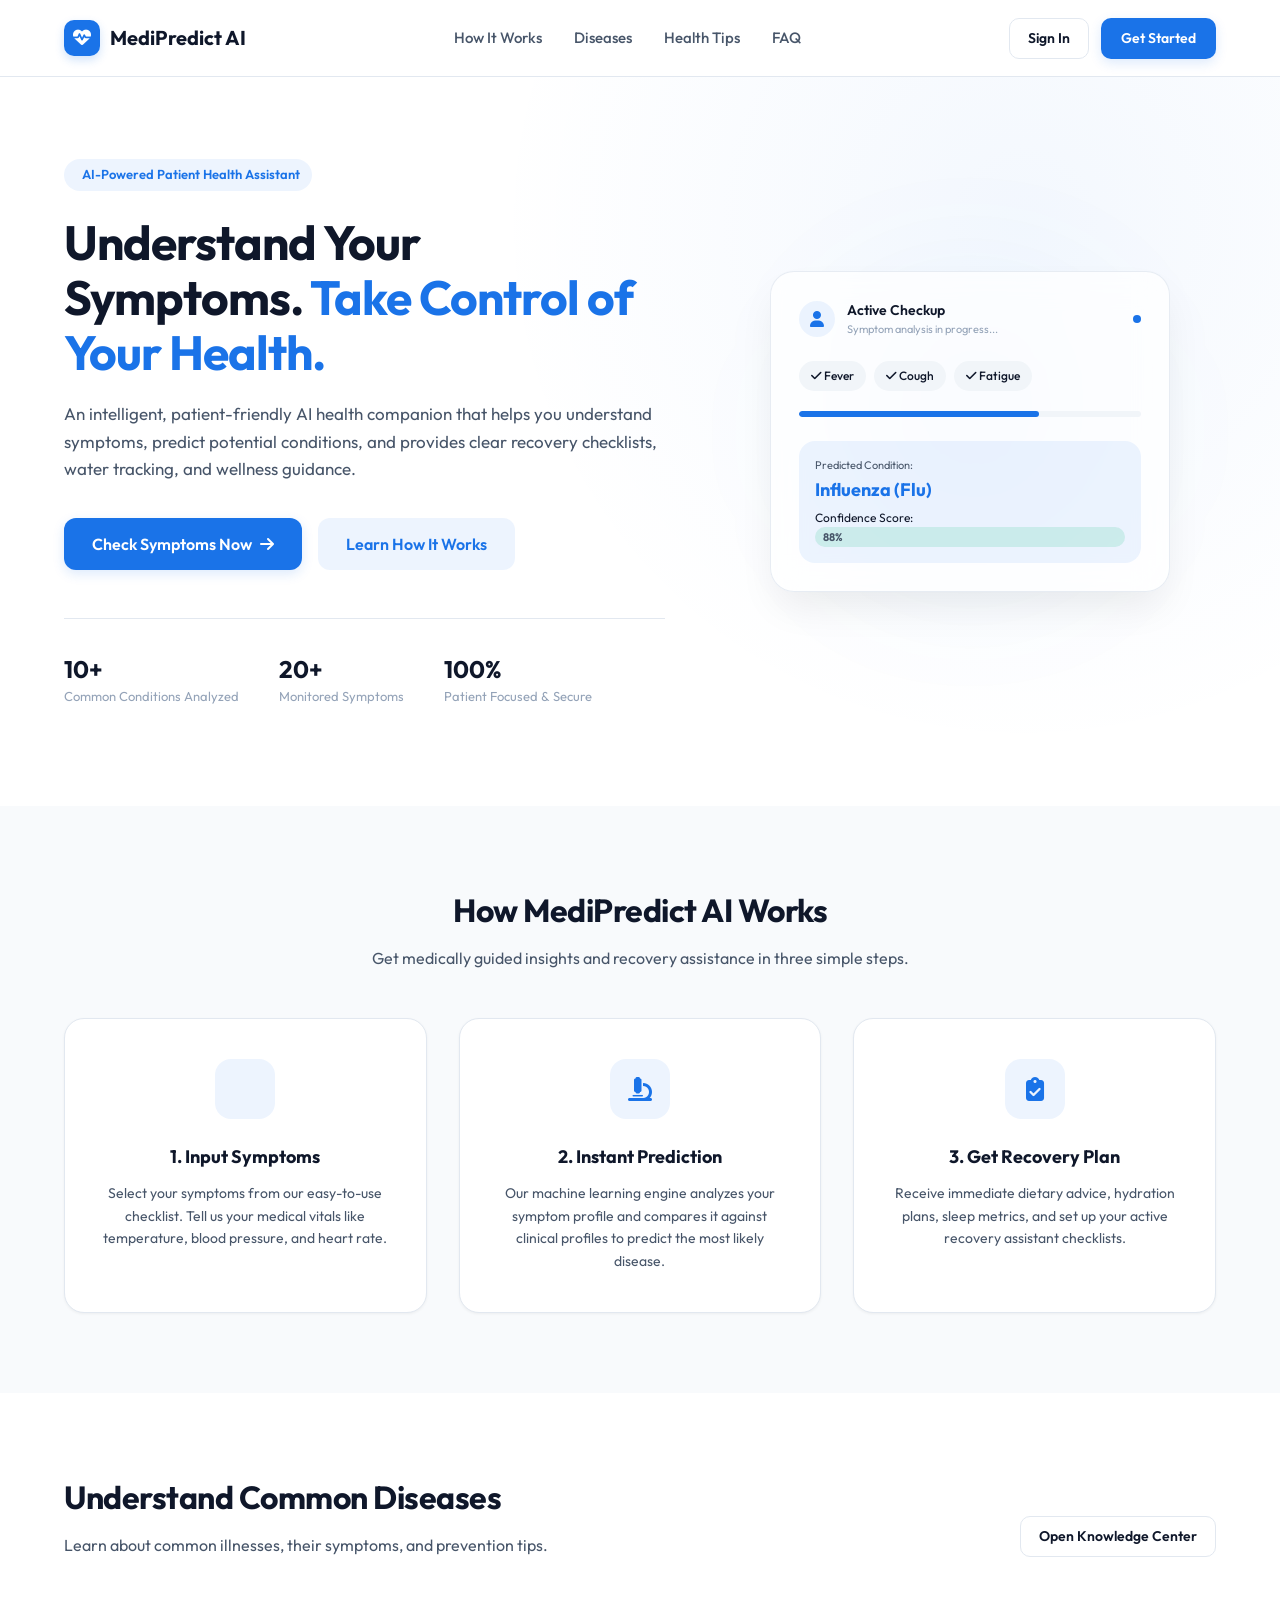
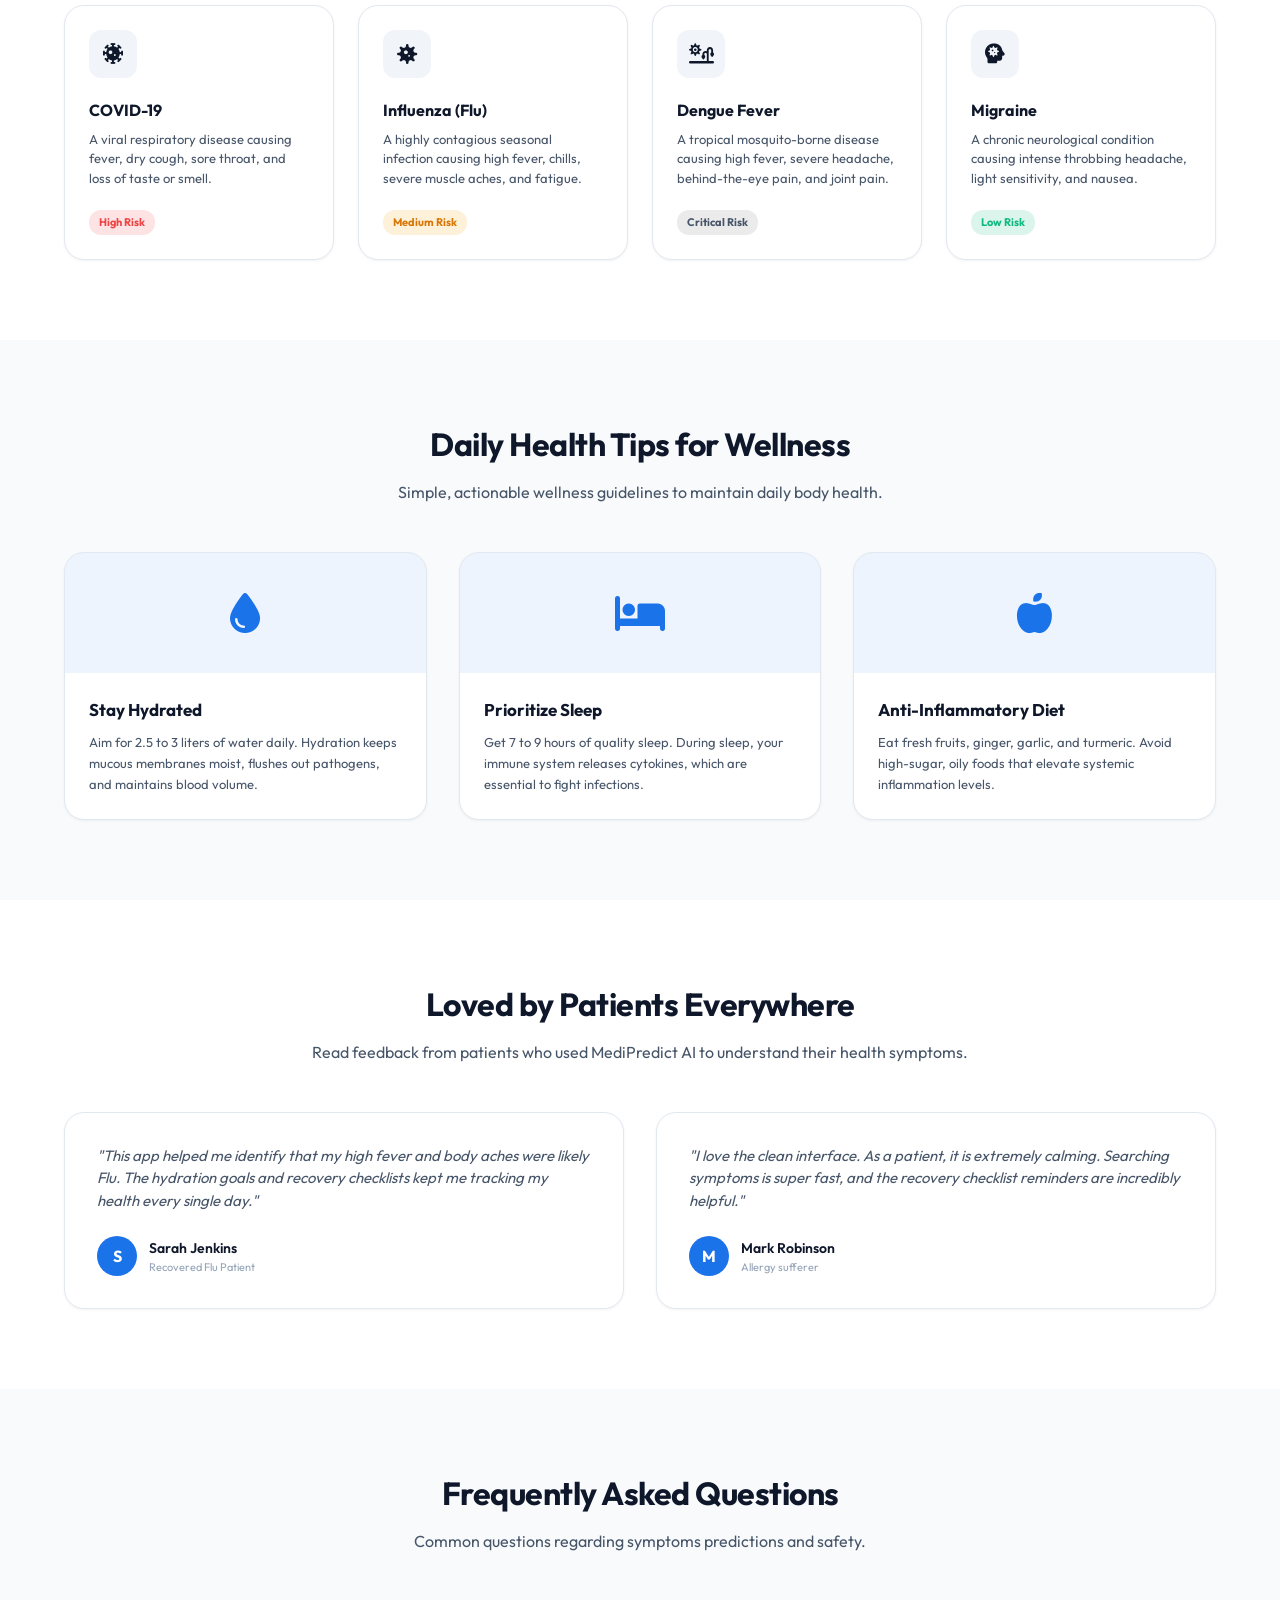
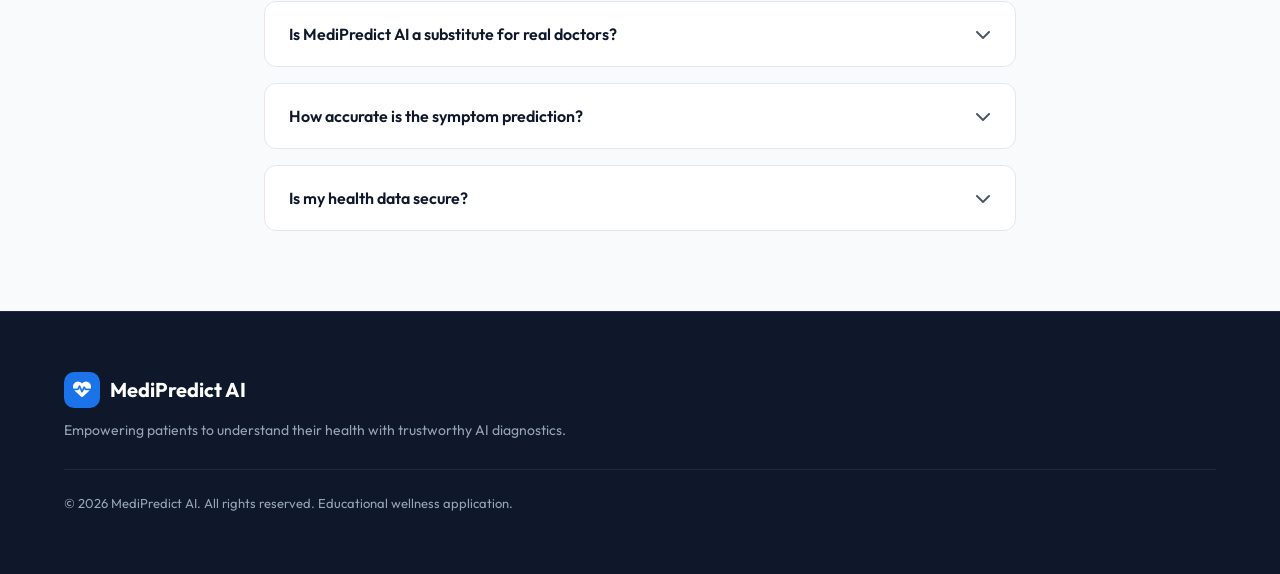
==== frontend/index.html @ b2c64367 "Initial commit" ====
<!DOCTYPE html>
<html lang="en">
<head>
    <meta charset="UTF-8">
    <meta name="viewport" content="width=device-width, initial-scale=1.0">
    <title>MediPredict AI - Your Personal Health Companion</title>
    <link rel="stylesheet" href="css/landing.css">
    <link rel="stylesheet" href="https://cdnjs.cloudflare.com/ajax/libs/font-awesome/6.5.1/css/all.min.css">
    <link rel="preconnect" href="https://fonts.googleapis.com">
    <link rel="preconnect" href="https://fonts.gstatic.com" crossorigin>
    <link href="https://fonts.googleapis.com/css2?family=Outfit:wght@300;400;500;600;700&display=swap" rel="stylesheet">
    <script>
        // Set Theme instantly to light mode for the main page
        document.documentElement.setAttribute("data-theme", "light");
    </script>
</head>
<body>

    <!-- Header Navigation -->
    <header class="navbar">
        <div class="nav-container">
            <div class="logo">
                <div class="logo-icon"><i class="fa-solid fa-heart-pulse"></i></div>
                <span>MediPredict AI</span>
            </div>
            <nav class="nav-menu">
                <a href="#how-it-works">How It Works</a>
                <a href="#disease-awareness">Diseases</a>
                <a href="#health-tips">Health Tips</a>
                <a href="#faq">FAQ</a>
            </nav>
            <div class="nav-cta">
                <a href="login.html" class="btn-outline">Sign In</a>
                <a href="login.html?mode=register" class="btn-primary">Get Started</a>
            </div>
        </div>
    </header>

    <!-- Hero Section -->
    <section class="hero">
        <div class="hero-container">
            <div class="hero-content">
                <span class="hero-badge"><i class="fa-solid fa-sparkles"></i> AI-Powered Patient Health Assistant</span>
                <h1>Understand Your Symptoms. <span class="text-highlight">Take Control of Your Health.</span></h1>
                <p>An intelligent, patient-friendly AI health companion that helps you understand symptoms, predict potential conditions, and provides clear recovery checklists, water tracking, and wellness guidance.</p>
                <div class="hero-actions">
                    <a href="dashboard.html" class="btn-primary btn-lg">Check Symptoms Now <i class="fa-solid fa-arrow-right"></i></a>
                    <a href="#how-it-works" class="btn-secondary btn-lg">Learn How It Works</a>
                </div>
                <div class="hero-stats">
                    <div class="stat-item">
                        <strong>10+</strong>
                        <span>Common Conditions Analyzed</span>
                    </div>
                    <div class="stat-item">
                        <strong>20+</strong>
                        <span>Monitored Symptoms</span>
                    </div>
                    <div class="stat-item">
                        <strong>100%</strong>
                        <span>Patient Focused & Secure</span>
                    </div>
                </div>
            </div>
            <div class="hero-visual">
                <!-- Glowing blob visual representational card -->
                <div class="hero-glass-card">
                    <div class="card-header">
                        <div class="user-info">
                            <div class="avatar"><i class="fa-solid fa-user"></i></div>
                            <div>
                                <h4>Active Checkup</h4>
                                <p>Symptom analysis in progress...</p>
                            </div>
                        </div>
                        <span class="pulse-dot"></span>
                    </div>
                    <div class="card-body">
                        <div class="symptom-tag-list">
                            <span class="tag"><i class="fa-solid fa-check text-primary"></i> Fever</span>
                            <span class="tag"><i class="fa-solid fa-check text-primary"></i> Cough</span>
                            <span class="tag"><i class="fa-solid fa-check text-primary"></i> Fatigue</span>
                        </div>
                        <div class="loading-bar">
                            <div class="bar-fill"></div>
                        </div>
                        <div class="prediction-box">
                            <span>Predicted Condition:</span>
                            <strong>Influenza (Flu)</strong>
                            <div class="confidence">Confidence Score: <span class="badge-success">88%</span></div>
                        </div>
                    </div>
                </div>
            </div>
        </div>
    </section>

    <!-- How It Works Section -->
    <section id="how-it-works" class="section bg-light">
        <div class="container text-center">
            <h2 class="section-title">How MediPredict AI Works</h2>
            <p class="section-subtitle">Get medically guided insights and recovery assistance in three simple steps.</p>
            
            <div class="steps-grid">
                <div class="step-card">
                    <div class="step-icon"><i class="fa-solid fa-magnifying-glass-lazy"></i></div>
                    <h3>1. Input Symptoms</h3>
                    <p>Select your symptoms from our easy-to-use checklist. Tell us your medical vitals like temperature, blood pressure, and heart rate.</p>
                </div>
                <div class="step-card">
                    <div class="step-icon"><i class="fa-solid fa-microscope"></i></div>
                    <h3>2. Instant Prediction</h3>
                    <p>Our machine learning engine analyzes your symptom profile and compares it against clinical profiles to predict the most likely disease.</p>
                </div>
                <div class="step-card">
                    <div class="step-icon"><i class="fa-solid fa-clipboard-check"></i></div>
                    <h3>3. Get Recovery Plan</h3>
                    <p>Receive immediate dietary advice, hydration plans, sleep metrics, and set up your active recovery assistant checklists.</p>
                </div>
            </div>
        </div>
    </section>

    <!-- Disease Awareness Cards Section -->
    <section id="disease-awareness" class="section">
        <div class="container">
            <div class="section-header">
                <div>
                    <h2 class="section-title">Understand Common Diseases</h2>
                    <p class="section-subtitle">Learn about common illnesses, their symptoms, and prevention tips.</p>
                </div>
                <a href="dashboard.html" class="btn-outline">Open Knowledge Center</a>
            </div>
            
            <div class="disease-grid">
                <div class="disease-card">
                    <div class="card-icon"><i class="fa-solid fa-virus-covid"></i></div>
                    <h3>COVID-19</h3>
                    <p>A viral respiratory disease causing fever, dry cough, sore throat, and loss of taste or smell.</p>
                    <span class="risk-level risk-high">High Risk</span>
                </div>
                <div class="disease-card">
                    <div class="card-icon"><i class="fa-solid fa-virus"></i></div>
                    <h3>Influenza (Flu)</h3>
                    <p>A highly contagious seasonal infection causing high fever, chills, severe muscle aches, and fatigue.</p>
                    <span class="risk-level risk-medium">Medium Risk</span>
                </div>
                <div class="disease-card">
                    <div class="card-icon"><i class="fa-solid fa-sun-plant-wilt"></i></div>
                    <h3>Dengue Fever</h3>
                    <p>A tropical mosquito-borne disease causing high fever, severe headache, behind-the-eye pain, and joint pain.</p>
                    <span class="risk-level risk-critical">Critical Risk</span>
                </div>
                <div class="disease-card">
                    <div class="card-icon"><i class="fa-solid fa-head-side-virus"></i></div>
                    <h3>Migraine</h3>
                    <p>A chronic neurological condition causing intense throbbing headache, light sensitivity, and nausea.</p>
                    <span class="risk-level risk-low">Low Risk</span>
                </div>
            </div>
        </div>
    </section>

    <!-- Health Tips Section -->
    <section id="health-tips" class="section bg-light">
        <div class="container">
            <h2 class="section-title text-center">Daily Health Tips for Wellness</h2>
            <p class="section-subtitle text-center">Simple, actionable wellness guidelines to maintain daily body health.</p>
            
            <div class="tips-grid">
                <div class="tip-card">
                    <div class="tip-image"><i class="fa-solid fa-droplet"></i></div>
                    <div class="tip-content">
                        <h3>Stay Hydrated</h3>
                        <p>Aim for 2.5 to 3 liters of water daily. Hydration keeps mucous membranes moist, flushes out pathogens, and maintains blood volume.</p>
                    </div>
                </div>
                <div class="tip-card">
                    <div class="tip-image"><i class="fa-solid fa-bed"></i></div>
                    <div class="tip-content">
                        <h3>Prioritize Sleep</h3>
                        <p>Get 7 to 9 hours of quality sleep. During sleep, your immune system releases cytokines, which are essential to fight infections.</p>
                    </div>
                </div>
                <div class="tip-card">
                    <div class="tip-image"><i class="fa-solid fa-apple-whole"></i></div>
                    <div class="tip-content">
                        <h3>Anti-Inflammatory Diet</h3>
                        <p>Eat fresh fruits, ginger, garlic, and turmeric. Avoid high-sugar, oily foods that elevate systemic inflammation levels.</p>
                    </div>
                </div>
            </div>
        </div>
    </section>

    <!-- Testimonials Section -->
    <section class="section">
        <div class="container">
            <h2 class="section-title text-center">Loved by Patients Everywhere</h2>
            <p class="section-subtitle text-center">Read feedback from patients who used MediPredict AI to understand their health symptoms.</p>
            
            <div class="testimonials-grid">
                <div class="testimonial-card">
                    <p class="quote">"This app helped me identify that my high fever and body aches were likely Flu. The hydration goals and recovery checklists kept me tracking my health every single day."</p>
                    <div class="user">
                        <div class="user-avatar">S</div>
                        <div>
                            <h4>Sarah Jenkins</h4>
                            <p>Recovered Flu Patient</p>
                        </div>
                    </div>
                </div>
                <div class="testimonial-card">
                    <p class="quote">"I love the clean interface. As a patient, it is extremely calming. Searching symptoms is super fast, and the recovery checklist reminders are incredibly helpful."</p>
                    <div class="user">
                        <div class="user-avatar">M</div>
                        <div>
                            <h4>Mark Robinson</h4>
                            <p>Allergy sufferer</p>
                        </div>
                    </div>
                </div>
            </div>
        </div>
    </section>

    <!-- FAQ Section -->
    <section id="faq" class="section bg-light">
        <div class="container max-width-md">
            <h2 class="section-title text-center">Frequently Asked Questions</h2>
            <p class="section-subtitle text-center">Common questions regarding symptoms predictions and safety.</p>
            
            <div class="faq-list">
                <div class="faq-item">
                    <div class="faq-question">
                        <span>Is MediPredict AI a substitute for real doctors?</span>
                        <i class="fa-solid fa-chevron-down"></i>
                    </div>
                    <div class="faq-answer">
                        <p>No. MediPredict AI is an educational assistant designed to help patients understand symptom patterns. It is not a clinical diagnosis. Always consult a certified healthcare professional for medical diagnoses and treatment plans.</p>
                    </div>
                </div>
                <div class="faq-item">
                    <div class="faq-question">
                        <span>How accurate is the symptom prediction?</span>
                        <i class="fa-solid fa-chevron-down"></i>
                    </div>
                    <div class="faq-answer">
                        <p>Our machine learning classifier is trained on symptom-disease patterns. While highly accurate in analyzing data matching the symptom profiles, it is intended for educational guidance only.</p>
                    </div>
                </div>
                <div class="faq-item">
                    <div class="faq-question">
                        <span>Is my health data secure?</span>
                        <i class="fa-solid fa-chevron-down"></i>
                    </div>
                    <div class="faq-answer">
                        <p>Yes. Your diagnostic histories are stored securely in a dedicated MongoDB Atlas cluster and are only accessible through your private practitioner/user token credentials.</p>
                    </div>
                </div>
            </div>
        </div>
    </section>

    <!-- Footer -->
    <footer class="footer">
        <div class="container">
            <div class="footer-brand">
                <div class="logo">
                    <div class="logo-icon"><i class="fa-solid fa-heart-pulse"></i></div>
                    <span>MediPredict AI</span>
                </div>
                <p>Empowering patients to understand their health with trustworthy AI diagnostics.</p>
            </div>
            <div class="footer-links">
                <p>&copy; 2026 MediPredict AI. All rights reserved. Educational wellness application.</p>
            </div>
        </div>
    </footer>

    <script>
        // FAQ Accordion Toggle Logic
        document.querySelectorAll(".faq-question").forEach(item => {
            item.addEventListener("click", () => {
                const parent = item.parentElement;
                const wasActive = parent.classList.contains("active");
                
                document.querySelectorAll(".faq-item").forEach(el => el.classList.remove("active"));
                
                if (!wasActive) {
                    parent.classList.add("active");
                }
            });
        });
    </script>
</body>
</html>
---- frontend/css/landing.css ----
/* MediPredict AI - Premium Landing Page Stylesheet */
@import url('https://fonts.googleapis.com/css2?family=Outfit:wght@300;400;500;600;700&display=swap');

:root {
    --primary: #1a73e8;
    --primary-hover: #1557b0;
    --primary-light: rgba(26, 115, 232, 0.08);
    --secondary: #007b83;
    --text-primary: #0f172a;
    --text-secondary: #475569;
    --text-muted: #94a3b8;
    --bg-primary: #ffffff;
    --bg-secondary: #f8fafc;
    --border-color: #e2e8f0;
    --shadow-sm: 0 1px 3px rgba(0, 0, 0, 0.05);
    --shadow-md: 0 4px 20px -2px rgba(0, 0, 0, 0.06);
    --shadow-lg: 0 20px 40px -8px rgba(0, 0, 0, 0.08);
}

* {
    margin: 0;
    padding: 0;
    box-sizing: border-box;
    font-family: 'Outfit', sans-serif;
    scroll-behavior: smooth;
}

body {
    background-color: var(--bg-primary);
    color: var(--text-primary);
    line-height: 1.5;
}

.container {
    max-width: 1200px;
    margin: 0 auto;
    padding: 0 24px;
}

.max-width-md {
    max-width: 800px;
    margin: 0 auto;
}

.text-center {
    text-align: center;
}

/* Header & Navbar */
.navbar {
    position: sticky;
    top: 0;
    z-index: 100;
    background-color: rgba(255, 255, 255, 0.85);
    backdrop-filter: blur(12px);
    -webkit-backdrop-filter: blur(12px);
    border-bottom: 1px solid var(--border-color);
}

.nav-container {
    max-width: 1200px;
    margin: 0 auto;
    height: 76px;
    display: flex;
    align-items: center;
    justify-content: space-between;
    padding: 0 24px;
}

.logo {
    display: flex;
    align-items: center;
    gap: 10px;
    font-size: 20px;
    font-weight: 700;
    color: var(--text-primary);
}

.logo-icon {
    width: 36px;
    height: 36px;
    border-radius: 10px;
    background-color: var(--primary);
    color: #ffffff;
    display: flex;
    align-items: center;
    justify-content: center;
    font-size: 18px;
    box-shadow: 0 4px 10px rgba(26, 115, 232, 0.2);
}

.nav-menu {
    display: flex;
    align-items: center;
    gap: 32px;
}

.nav-menu a {
    text-decoration: none;
    color: var(--text-secondary);
    font-weight: 500;
    font-size: 15px;
    transition: color 0.2s ease;
}

.nav-menu a:hover {
    color: var(--primary);
}

.nav-cta {
    display: flex;
    align-items: center;
    gap: 12px;
}

/* Buttons */
.btn-primary {
    background-color: var(--primary);
    color: #ffffff;
    border: none;
    padding: 10px 20px;
    border-radius: 10px;
    font-weight: 600;
    font-size: 14px;
    text-decoration: none;
    cursor: pointer;
    display: inline-flex;
    align-items: center;
    gap: 8px;
    transition: all 0.2s ease;
    box-shadow: 0 4px 12px rgba(26, 115, 232, 0.15);
}

.btn-primary:hover {
    background-color: var(--primary-hover);
    transform: translateY(-1px);
    box-shadow: 0 6px 16px rgba(26, 115, 232, 0.25);
}

.btn-outline {
    background-color: transparent;
    color: var(--text-primary);
    border: 1.5px solid var(--border-color);
    padding: 9px 18px;
    border-radius: 10px;
    font-weight: 600;
    font-size: 14px;
    text-decoration: none;
    cursor: pointer;
    transition: all 0.2s ease;
}

.btn-outline:hover {
    background-color: var(--bg-secondary);
    border-color: var(--text-secondary);
}

.btn-secondary {
    background-color: var(--primary-light);
    color: var(--primary);
    border: none;
    padding: 10px 20px;
    border-radius: 10px;
    font-weight: 600;
    font-size: 14px;
    text-decoration: none;
    transition: all 0.2s ease;
}

.btn-secondary:hover {
    background-color: rgba(26, 115, 232, 0.14);
}

.btn-lg {
    padding: 14px 28px;
    font-size: 16px;
    border-radius: 12px;
}

/* Hero Section */
.hero {
    padding: 80px 0 100px 0;
    background: radial-gradient(circle at 80% 20%, rgba(26, 115, 232, 0.05), transparent 45%);
    overflow: hidden;
}

.hero-container {
    max-width: 1200px;
    margin: 0 auto;
    padding: 0 24px;
    display: grid;
    grid-template-columns: 1.1fr 0.9fr;
    gap: 60px;
    align-items: center;
}

.hero-badge {
    display: inline-flex;
    align-items: center;
    gap: 6px;
    background-color: var(--primary-light);
    color: var(--primary);
    font-weight: 600;
    font-size: 13px;
    padding: 6px 12px;
    border-radius: 20px;
    margin-bottom: 24px;
}

.hero-content h1 {
    font-size: 48px;
    font-weight: 700;
    line-height: 1.15;
    letter-spacing: -1px;
    color: var(--text-primary);
    margin-bottom: 20px;
}

.text-highlight {
    color: var(--primary);
}

.hero-content p {
    font-size: 17px;
    color: var(--text-secondary);
    margin-bottom: 36px;
    line-height: 1.6;
}

.hero-actions {
    display: flex;
    align-items: center;
    gap: 16px;
    margin-bottom: 48px;
}

.hero-stats {
    display: flex;
    align-items: center;
    gap: 40px;
    border-top: 1px solid var(--border-color);
    padding-top: 32px;
}

.stat-item {
    display: flex;
    flex-direction: column;
}

.stat-item strong {
    font-size: 24px;
    font-weight: 700;
    color: var(--text-primary);
}

.stat-item span {
    font-size: 13px;
    color: var(--text-muted);
}

/* Hero Glass Card Representation */
.hero-visual {
    display: flex;
    justify-content: center;
    align-items: center;
    position: relative;
}

.hero-visual::before {
    content: '';
    position: absolute;
    width: 250px;
    height: 250px;
    background-color: var(--primary-light);
    filter: blur(80px);
    border-radius: 50%;
    z-index: 1;
}

.hero-glass-card {
    background-color: rgba(255, 255, 255, 0.75);
    border: 1px solid rgba(226, 232, 240, 0.8);
    border-radius: 24px;
    padding: 28px;
    width: 100%;
    max-width: 400px;
    box-shadow: var(--shadow-lg);
    backdrop-filter: blur(16px);
    z-index: 2;
}

.card-header {
    display: flex;
    justify-content: space-between;
    align-items: center;
    margin-bottom: 24px;
}

.user-info {
    display: flex;
    align-items: center;
    gap: 12px;
}

.avatar {
    width: 36px;
    height: 36px;
    border-radius: 50%;
    background-color: var(--primary-light);
    color: var(--primary);
    display: flex;
    align-items: center;
    justify-content: center;
}

.user-info h4 {
    font-size: 14px;
    font-weight: 600;
}

.user-info p {
    font-size: 11px;
    color: var(--text-muted);
}

.pulse-dot {
    width: 8px;
    height: 8px;
    border-radius: 50%;
    background-color: var(--primary);
    animation: pulse-ring 1.5s infinite;
}

@keyframes pulse-ring {
    0% { transform: scale(0.9); opacity: 1; }
    50% { transform: scale(1.2); opacity: 0.5; }
    100% { transform: scale(0.9); opacity: 1; }
}

.symptom-tag-list {
    display: flex;
    flex-wrap: wrap;
    gap: 8px;
    margin-bottom: 20px;
}

.tag {
    background-color: #f1f5f9;
    padding: 6px 12px;
    border-radius: 20px;
    font-size: 12px;
    font-weight: 500;
}

.loading-bar {
    width: 100%;
    height: 6px;
    background-color: #f1f5f9;
    border-radius: 3px;
    overflow: hidden;
    margin-bottom: 24px;
}

.bar-fill {
    width: 70%;
    height: 100%;
    background-color: var(--primary);
    border-radius: 3px;
}

.prediction-box {
    background-color: var(--primary-light);
    border-radius: 16px;
    padding: 16px;
}

.prediction-box span {
    font-size: 11px;
    color: var(--text-secondary);
    display: block;
}

.prediction-box strong {
    font-size: 18px;
    color: var(--primary);
    display: block;
    margin: 2px 0 6px 0;
}

.confidence {
    font-size: 12px;
}

.badge-success {
    background-color: rgba(16, 185, 129, 0.15);
    color: #10b981;
    font-weight: 700;
    padding: 2px 8px;
    border-radius: 12px;
}

/* Sections */
.section {
    padding: 80px 0;
}

.bg-light {
    background-color: var(--bg-secondary);
}

.section-title {
    font-size: 32px;
    font-weight: 700;
    letter-spacing: -0.5px;
    margin-bottom: 12px;
}

.section-subtitle {
    font-size: 16px;
    color: var(--text-secondary);
    margin-bottom: 48px;
}

/* Steps Grid */
.steps-grid {
    display: grid;
    grid-template-columns: repeat(3, 1fr);
    gap: 32px;
}

.step-card {
    background-color: var(--bg-primary);
    border: 1px solid var(--border-color);
    padding: 40px 32px;
    border-radius: 20px;
    box-shadow: var(--shadow-sm);
    transition: transform 0.2s ease;
}

.step-card:hover {
    transform: translateY(-4px);
    box-shadow: var(--shadow-md);
}

.step-icon {
    width: 60px;
    height: 60px;
    border-radius: 16px;
    background-color: var(--primary-light);
    color: var(--primary);
    font-size: 24px;
    display: flex;
    align-items: center;
    justify-content: center;
    margin: 0 auto 24px auto;
}

.step-card h3 {
    font-size: 18px;
    font-weight: 700;
    margin-bottom: 12px;
}

.step-card p {
    font-size: 14px;
    color: var(--text-secondary);
    line-height: 1.6;
}

/* Disease Awareness */
.section-header {
    display: flex;
    justify-content: space-between;
    align-items: flex-end;
    margin-bottom: 48px;
}

.section-header .section-subtitle {
    margin-bottom: 0;
}

.disease-grid {
    display: grid;
    grid-template-columns: repeat(4, 1fr);
    gap: 24px;
}

.disease-card {
    background-color: var(--bg-primary);
    border: 1px solid var(--border-color);
    border-radius: 20px;
    padding: 24px;
    box-shadow: var(--shadow-sm);
    transition: all 0.2s ease;
}

.disease-card:hover {
    transform: translateY(-4px);
    box-shadow: var(--shadow-md);
    border-color: var(--primary);
}

.card-icon {
    width: 48px;
    height: 48px;
    border-radius: 12px;
    background-color: #f1f5f9;
    color: var(--text-primary);
    display: flex;
    align-items: center;
    justify-content: center;
    font-size: 20px;
    margin-bottom: 20px;
}

.disease-card h3 {
    font-size: 16px;
    font-weight: 700;
    margin-bottom: 8px;
}

.disease-card p {
    font-size: 13px;
    color: var(--text-secondary);
    margin-bottom: 20px;
    line-height: 1.5;
}

.risk-level {
    display: inline-block;
    font-size: 11px;
    font-weight: 700;
    padding: 4px 10px;
    border-radius: 12px;
}

.risk-low { background-color: rgba(16, 185, 129, 0.15); color: #10b981; }
.risk-medium { background-color: rgba(245, 158, 11, 0.15); color: #d97706; }
.risk-high { background-color: rgba(239, 68, 68, 0.15); color: #ef4444; }
.risk-critical { background-color: rgba(120, 119, 119, 0.15); color: #475569; }

/* Health Tips */
.tips-grid {
    display: grid;
    grid-template-columns: repeat(3, 1fr);
    gap: 32px;
}

.tip-card {
    background-color: var(--bg-primary);
    border: 1px solid var(--border-color);
    border-radius: 20px;
    overflow: hidden;
    display: flex;
    flex-direction: column;
    box-shadow: var(--shadow-sm);
}

.tip-image {
    height: 120px;
    background-color: var(--primary-light);
    color: var(--primary);
    display: flex;
    align-items: center;
    justify-content: center;
    font-size: 40px;
}

.tip-content {
    padding: 24px;
}

.tip-content h3 {
    font-size: 17px;
    font-weight: 700;
    margin-bottom: 10px;
}

.tip-content p {
    font-size: 13px;
    color: var(--text-secondary);
    line-height: 1.6;
}

/* Testimonials */
.testimonials-grid {
    display: grid;
    grid-template-columns: 1fr 1fr;
    gap: 32px;
}

.testimonial-card {
    background-color: var(--bg-primary);
    border: 1px solid var(--border-color);
    border-radius: 20px;
    padding: 32px;
    box-shadow: var(--shadow-sm);
}

.quote {
    font-style: italic;
    color: var(--text-secondary);
    margin-bottom: 24px;
    font-size: 15px;
}

.user {
    display: flex;
    align-items: center;
    gap: 12px;
}

.user-avatar {
    width: 40px;
    height: 40px;
    border-radius: 50%;
    background-color: var(--primary);
    color: #ffffff;
    display: flex;
    align-items: center;
    justify-content: center;
    font-weight: 700;
}

.user h4 {
    font-size: 14px;
    font-weight: 600;
}

.user p {
    font-size: 11px;
    color: var(--text-muted);
}

/* FAQ Accordion */
.faq-list {
    display: flex;
    flex-direction: column;
    gap: 16px;
}

.faq-item {
    background-color: var(--bg-primary);
    border: 1px solid var(--border-color);
    border-radius: 12px;
    overflow: hidden;
    transition: all 0.2s ease;
}

.faq-question {
    padding: 20px 24px;
    display: flex;
    justify-content: space-between;
    align-items: center;
    font-weight: 600;
    cursor: pointer;
    user-select: none;
}

.faq-question i {
    transition: transform 0.2s ease;
    color: var(--text-secondary);
}

.faq-answer {
    padding: 0 24px;
    max-height: 0;
    overflow: hidden;
    transition: all 0.2s cubic-bezier(0.16, 1, 0.3, 1);
    color: var(--text-secondary);
    font-size: 14px;
    line-height: 1.6;
}

.faq-item.active {
    border-color: var(--primary);
}

.faq-item.active .faq-question i {
    transform: rotate(180deg);
    color: var(--primary);
}

.faq-item.active .faq-answer {
    padding-bottom: 20px;
    max-height: 200px;
}

/* Footer */
.footer {
    background-color: var(--text-primary);
    color: #ffffff;
    padding: 60px 0;
    border-top: 1px solid #1e293b;
}

.footer .logo {
    color: #ffffff;
}

.footer .logo-icon {
    box-shadow: none;
}

.footer-brand {
    margin-bottom: 28px;
}

.footer-brand p {
    color: var(--text-muted);
    font-size: 14px;
    margin-top: 12px;
}

.footer-links p {
    color: var(--text-muted);
    font-size: 13px;
    border-top: 1px solid #1e293b;
    padding-top: 24px;
}

/* Responsive */
@media (max-width: 992px) {
    .hero-container {
        grid-template-columns: 1fr;
        gap: 40px;
    }
    .hero-visual {
        order: -1;
    }
    .steps-grid, .tips-grid {
        grid-template-columns: 1fr;
    }
    .disease-grid {
        grid-template-columns: 1fr 1fr;
    }
    .testimonials-grid {
        grid-template-columns: 1fr;
    }
}

@media (max-width: 768px) {
    .nav-menu {
        display: none;
    }
    .hero-content h1 {
        font-size: 36px;
    }
    .section-header {
        flex-direction: column;
        align-items: flex-start;
        gap: 16px;
    }
    .disease-grid {
        grid-template-columns: 1fr;
    }
}
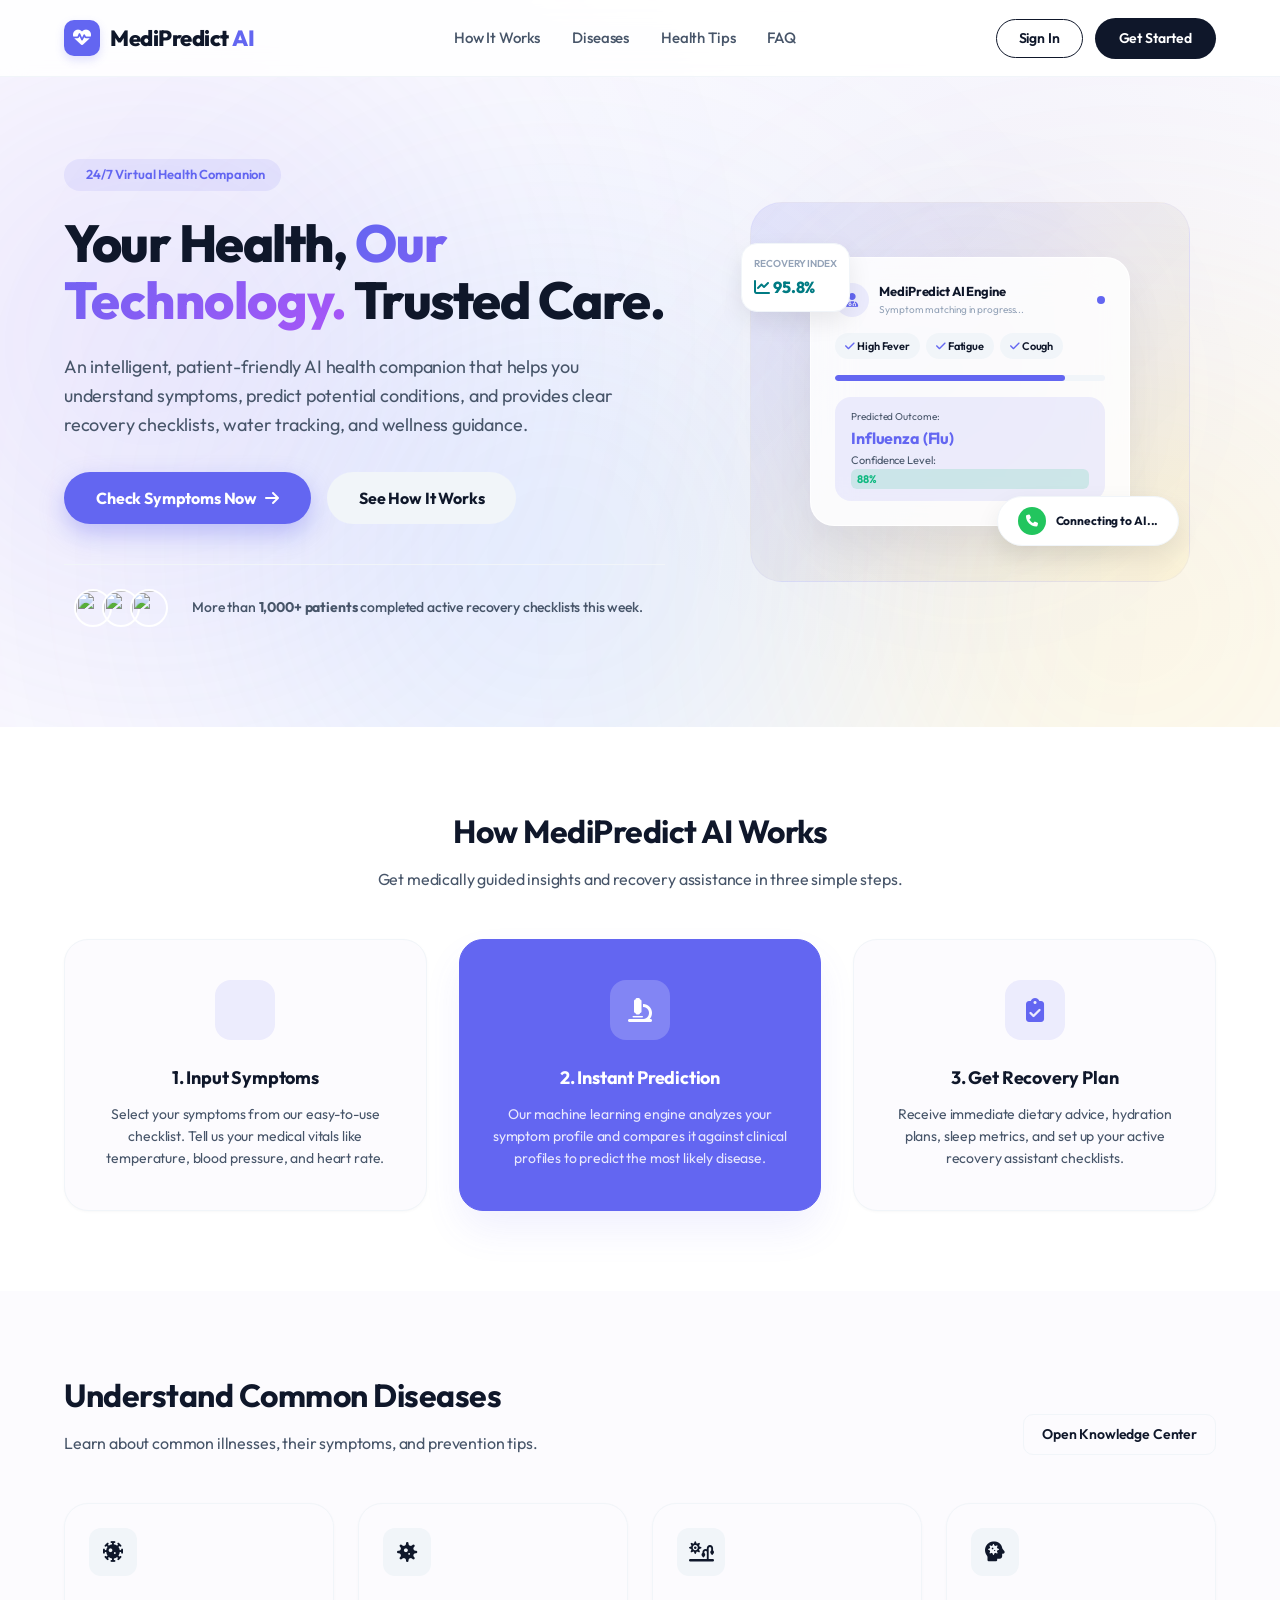
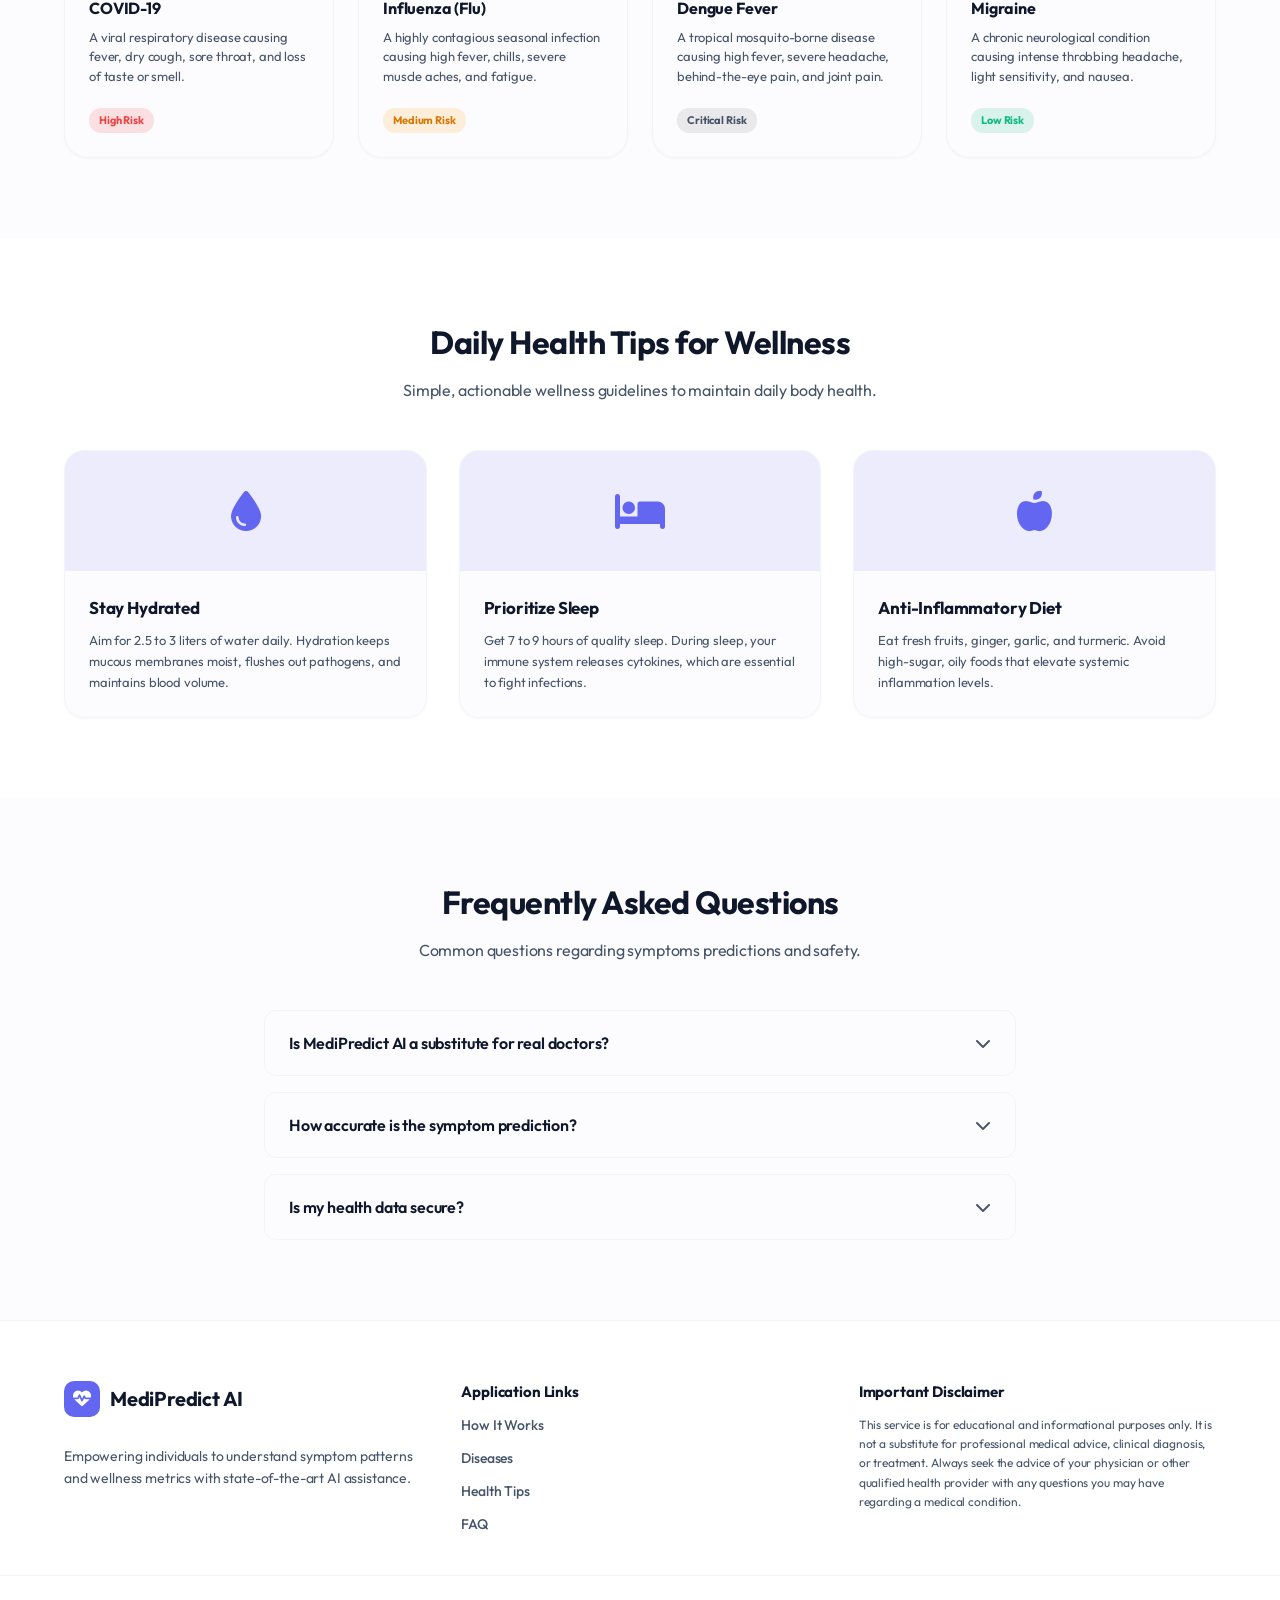
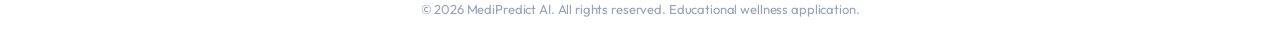
==== commit 96d64ae1: "UI fix and many new feature added" ====
--- a/frontend/index.html
+++ b/frontend/index.html
@@ -16,79 +16,97 @@
 </head>
 <body>
 
+    <!-- Ambient Background Blobs -->
+    <div class="glow-blob blob-1"></div>
+    <div class="glow-blob blob-2"></div>
+    <div class="glow-blob blob-3"></div>
+
     <!-- Header Navigation -->
     <header class="navbar">
         <div class="nav-container">
             <div class="logo">
-                <div class="logo-icon"><i class="fa-solid fa-heart-pulse"></i></div>
-                <span>MediPredict AI</span>
+                <div class="logo-icon" style="background: var(--primary);"><i class="fa-solid fa-heart-pulse"></i></div>
+                <span style="font-weight: 800; font-size: 22px; letter-spacing: -0.5px;">MediPredict <span style="color: var(--primary);">AI</span></span>
             </div>
             <nav class="nav-menu">
-                <a href="#how-it-works">How It Works</a>
-                <a href="#disease-awareness">Diseases</a>
-                <a href="#health-tips">Health Tips</a>
-                <a href="#faq">FAQ</a>
+                <a href="#how-it-works" style="font-weight: 500;">How It Works</a>
+                <a href="#disease-awareness" style="font-weight: 500;">Diseases</a>
+                <a href="#health-tips" style="font-weight: 500;">Health Tips</a>
+                <a href="#faq" style="font-weight: 500;">FAQ</a>
             </nav>
             <div class="nav-cta">
-                <a href="login.html" class="btn-outline">Sign In</a>
-                <a href="login.html?mode=register" class="btn-primary">Get Started</a>
+                <a href="login.html" class="btn-outline" style="border-radius: 50px; border-color: var(--text-primary); padding: 8px 22px;">Sign In</a>
+                <a href="login.html?mode=register" class="btn-primary" style="border-radius: 50px; background: #0f172a; border: none; padding: 10px 24px; box-shadow: none;">Get Started</a>
             </div>
         </div>
     </header>
 
     <!-- Hero Section -->
-    <section class="hero">
+    <section class="hero" style="position: relative;">
         <div class="hero-container">
             <div class="hero-content">
-                <span class="hero-badge"><i class="fa-solid fa-sparkles"></i> AI-Powered Patient Health Assistant</span>
-                <h1>Understand Your Symptoms. <span class="text-highlight">Take Control of Your Health.</span></h1>
-                <p>An intelligent, patient-friendly AI health companion that helps you understand symptoms, predict potential conditions, and provides clear recovery checklists, water tracking, and wellness guidance.</p>
-                <div class="hero-actions">
-                    <a href="dashboard.html" class="btn-primary btn-lg">Check Symptoms Now <i class="fa-solid fa-arrow-right"></i></a>
-                    <a href="#how-it-works" class="btn-secondary btn-lg">Learn How It Works</a>
-                </div>
-                <div class="hero-stats">
-                    <div class="stat-item">
-                        <strong>10+</strong>
-                        <span>Common Conditions Analyzed</span>
-                    </div>
-                    <div class="stat-item">
-                        <strong>20+</strong>
-                        <span>Monitored Symptoms</span>
-                    </div>
-                    <div class="stat-item">
-                        <strong>100%</strong>
-                        <span>Patient Focused & Secure</span>
-                    </div>
-                </div>
-            </div>
+                <span class="hero-badge" style="background: rgba(99, 102, 241, 0.1); color: var(--primary); font-weight: 600; padding: 6px 16px; border-radius: 50px;"><i class="fa-solid fa-sparkles"></i> 24/7 Virtual Health Companion</span>
+                <h1 style="font-size: 52px; font-weight: 800; color: #0f172a; line-height: 1.1; margin-bottom: 24px; letter-spacing: -1.5px;">Your Health, <span style="background: linear-gradient(135deg, #6366f1 0%, #a855f7 100%); -webkit-background-clip: text; -webkit-text-fill-color: transparent;">Our Technology.</span> Trusted Care.</h1>
+                <p style="font-size: 18px; color: var(--text-secondary); line-height: 1.6; margin-bottom: 32px; font-weight: 400;">An intelligent, patient-friendly AI health companion that helps you understand symptoms, predict potential conditions, and provides clear recovery checklists, water tracking, and wellness guidance.</p>
+                <div class="hero-actions" style="margin-bottom: 32px;">
+                    <a href="dashboard.html" class="btn-primary btn-lg" style="border-radius: 50px; padding: 14px 32px; background: var(--primary); font-weight: 700; box-shadow: 0 10px 25px rgba(99, 102, 241, 0.35);">Check Symptoms Now <i class="fa-solid fa-arrow-right"></i></a>
+                    <a href="#how-it-works" class="btn-secondary btn-lg" style="border-radius: 50px; padding: 14px 32px; font-weight: 700; background: var(--border-color); color: var(--text-primary);">See How It Works</a>
+                </div>
+                
+                <!-- User Avatar list widget -->
+                <div class="patient-avatars" style="display: flex; align-items: center; gap: 12px; margin-top: 40px; border-top: 1.5px solid var(--border-color); padding-top: 24px;">
+                    <div class="avatar-group" style="display: flex; margin-left: 10px;">
+                        <img src="https://images.unsplash.com/photo-1534528741775-53994a69daeb?auto=format&fit=crop&w=100&q=80" style="width:38px; height:38px; border-radius:50%; border:2px solid white; object-fit:cover; margin-right: -10px;">
+                        <img src="https://images.unsplash.com/photo-1507003211169-0a1dd7228f2d?auto=format&fit=crop&w=100&q=80" style="width:38px; height:38px; border-radius:50%; border:2px solid white; object-fit:cover; margin-right: -10px;">
+                        <img src="https://images.unsplash.com/photo-1494790108377-be9c29b29330?auto=format&fit=crop&w=100&q=80" style="width:38px; height:38px; border-radius:50%; border:2px solid white; object-fit:cover;">
+                    </div>
+                    <span style="font-size: 14px; color: var(--text-secondary); font-weight: 500; margin-left:12px;">More than <strong>1,000+ patients</strong> completed active recovery checklists this week.</span>
+                </div>
+            </div>
+            
             <div class="hero-visual">
-                <!-- Glowing blob visual representational card -->
-                <div class="hero-glass-card">
-                    <div class="card-header">
-                        <div class="user-info">
-                            <div class="avatar"><i class="fa-solid fa-user"></i></div>
-                            <div>
-                                <h4>Active Checkup</h4>
-                                <p>Symptom analysis in progress...</p>
+                <!-- Mockup frame -->
+                <div class="hero-mockup-frame" style="position: relative; width: 100%; max-width: 440px; height: 380px; background: linear-gradient(135deg, rgba(99, 102, 241, 0.12) 0%, rgba(250, 204, 21, 0.08) 100%); border-radius: 32px; border: 1.5px solid rgba(99, 102, 241, 0.05); display: flex; align-items: center; justify-content: center; padding: 20px;">
+                    
+                    <!-- Floating checklist visual card -->
+                    <div class="hero-glass-card" style="width: 100%; max-width: 320px; background: rgba(255, 255, 255, 0.85); backdrop-filter: blur(20px); border: 1.5px solid rgba(255, 255, 255, 0.8); border-radius: 24px; padding: 24px; box-shadow: 0 20px 40px rgba(0, 0, 0, 0.05); z-index: 2; transition: transform 0.3s ease;">
+                        <div class="card-header" style="display:flex; justify-content:space-between; align-items:center; margin-bottom:16px;">
+                            <div class="user-info" style="display:flex; align-items:center; gap:10px;">
+                                <div class="avatar" style="width:34px; height:34px; border-radius:50%; background:var(--primary-light); color:var(--primary); display:flex; align-items:center; justify-content:center; font-size:14px;"><i class="fa-solid fa-user-doctor"></i></div>
+                                <div>
+                                    <h4 style="font-size:13px; font-weight:700;">MediPredict AI Engine</h4>
+                                    <p style="font-size:10px; color:var(--text-muted);">Symptom matching in progress...</p>
+                                </div>
+                            </div>
+                            <span class="pulse-dot" style="width:8px; height:8px; border-radius:50%; background:var(--primary); display:inline-block;"></span>
+                        </div>
+                        <div class="card-body">
+                            <div class="symptom-tag-list" style="display:flex; gap:6px; flex-wrap:wrap; margin-bottom:16px;">
+                                <span class="tag" style="background:#f1f5f9; padding:5px 10px; border-radius:30px; font-size:11px; font-weight:600; color:var(--text-primary);"><i class="fa-solid fa-check" style="color:var(--primary);"></i> High Fever</span>
+                                <span class="tag" style="background:#f1f5f9; padding:5px 10px; border-radius:30px; font-size:11px; font-weight:600; color:var(--text-primary);"><i class="fa-solid fa-check" style="color:var(--primary);"></i> Fatigue</span>
+                                <span class="tag" style="background:#f1f5f9; padding:5px 10px; border-radius:30px; font-size:11px; font-weight:600; color:var(--text-primary);"><i class="fa-solid fa-check" style="color:var(--primary);"></i> Cough</span>
+                            </div>
+                            <div class="loading-bar" style="width:100%; height:6px; background:#f1f5f9; border-radius:10px; overflow:hidden; margin-bottom:16px;">
+                                <div class="bar-fill" style="width:85%; height:100%; background:var(--primary); animation: loadProgressBar 3s infinite ease-in-out;"></div>
+                            </div>
+                            <div class="prediction-box" style="background:var(--primary-light); border-radius:16px; padding:12px 16px;">
+                                <span style="font-size:10px; color:var(--text-secondary);">Predicted Outcome:</span>
+                                <strong style="font-size:16px; color:var(--primary); display:block; margin:2px 0;">Influenza (Flu)</strong>
+                                <div class="confidence" style="font-size:11px; color:var(--text-secondary);">Confidence Level: <span class="badge-success" style="background:rgba(16, 185, 129, 0.15); color:#10b981; font-weight:700; padding:2px 6px; border-radius:6px;">88%</span></div>
                             </div>
                         </div>
-                        <span class="pulse-dot"></span>
-                    </div>
-                    <div class="card-body">
-                        <div class="symptom-tag-list">
-                            <span class="tag"><i class="fa-solid fa-check text-primary"></i> Fever</span>
-                            <span class="tag"><i class="fa-solid fa-check text-primary"></i> Cough</span>
-                            <span class="tag"><i class="fa-solid fa-check text-primary"></i> Fatigue</span>
-                        </div>
-                        <div class="loading-bar">
-                            <div class="bar-fill"></div>
-                        </div>
-                        <div class="prediction-box">
-                            <span>Predicted Condition:</span>
-                            <strong>Influenza (Flu)</strong>
-                            <div class="confidence">Confidence Score: <span class="badge-success">88%</span></div>
-                        </div>
+                    </div>
+                    
+                    <!-- Floating badge widget -->
+                    <div class="floating-mock-badge" style="position: absolute; bottom: 35px; right: 10px; background: white; border-radius: 50px; padding: 10px 20px; box-shadow: 0 10px 25px rgba(0, 0, 0, 0.08); display: flex; align-items: center; gap: 10px; border: 1.5px solid var(--border-color); z-index: 3; animation: hoverWidget 4s infinite ease-in-out;">
+                        <div style="width: 28px; height: 28px; border-radius: 50%; background: #22c55e; color: white; display: flex; align-items: center; justify-content: center; font-size: 12px;"><i class="fa-solid fa-phone"></i></div>
+                        <span style="font-size: 12px; font-weight: 700; color: #0f172a;">Connecting to AI...</span>
+                    </div>
+
+                    <!-- Left side floating info widget -->
+                    <div class="floating-mock-badge-left" style="position: absolute; top: 40px; left: -10px; background: white; border-radius: 16px; padding: 12px; box-shadow: 0 10px 25px rgba(0, 0, 0, 0.08); border: 1.5px solid var(--border-color); z-index: 3; display: flex; flex-direction: column; gap: 4px; animation: hoverWidgetLeft 4s infinite ease-in-out; animation-delay: -2s;">
+                        <span style="font-size: 10px; color: var(--text-muted); font-weight: 600; text-transform: uppercase;">Recovery Index</span>
+                        <span style="font-size: 16px; font-weight: 800; color: #007b83;"><i class="fa-solid fa-chart-line"></i> 95.8%</span>
                     </div>
                 </div>
             </div>
@@ -107,7 +125,7 @@
                     <h3>1. Input Symptoms</h3>
                     <p>Select your symptoms from our easy-to-use checklist. Tell us your medical vitals like temperature, blood pressure, and heart rate.</p>
                 </div>
-                <div class="step-card">
+                <div class="step-card active">
                     <div class="step-icon"><i class="fa-solid fa-microscope"></i></div>
                     <h3>2. Instant Prediction</h3>
                     <p>Our machine learning engine analyzes your symptom profile and compares it against clinical profiles to predict the most likely disease.</p>
@@ -193,39 +211,14 @@
         </div>
     </section>
 
-    <!-- Testimonials Section -->
-    <section class="section">
-        <div class="container">
-            <h2 class="section-title text-center">Loved by Patients Everywhere</h2>
-            <p class="section-subtitle text-center">Read feedback from patients who used MediPredict AI to understand their health symptoms.</p>
-            
-            <div class="testimonials-grid">
-                <div class="testimonial-card">
-                    <p class="quote">"This app helped me identify that my high fever and body aches were likely Flu. The hydration goals and recovery checklists kept me tracking my health every single day."</p>
-                    <div class="user">
-                        <div class="user-avatar">S</div>
-                        <div>
-                            <h4>Sarah Jenkins</h4>
-                            <p>Recovered Flu Patient</p>
-                        </div>
-                    </div>
-                </div>
-                <div class="testimonial-card">
-                    <p class="quote">"I love the clean interface. As a patient, it is extremely calming. Searching symptoms is super fast, and the recovery checklist reminders are incredibly helpful."</p>
-                    <div class="user">
-                        <div class="user-avatar">M</div>
-                        <div>
-                            <h4>Mark Robinson</h4>
-                            <p>Allergy sufferer</p>
-                        </div>
-                    </div>
-                </div>
-            </div>
-        </div>
-    </section>
+
+
+
+
+
 
     <!-- FAQ Section -->
-    <section id="faq" class="section bg-light">
+    <section id="faq" class="section">
         <div class="container max-width-md">
             <h2 class="section-title text-center">Frequently Asked Questions</h2>
             <p class="section-subtitle text-center">Common questions regarding symptoms predictions and safety.</p>
@@ -263,18 +256,29 @@
     </section>
 
     <!-- Footer -->
-    <footer class="footer">
-        <div class="container">
-            <div class="footer-brand">
-                <div class="logo">
-                    <div class="logo-icon"><i class="fa-solid fa-heart-pulse"></i></div>
-                    <span>MediPredict AI</span>
-                </div>
-                <p>Empowering patients to understand their health with trustworthy AI diagnostics.</p>
-            </div>
-            <div class="footer-links">
-                <p>&copy; 2026 MediPredict AI. All rights reserved. Educational wellness application.</p>
-            </div>
+    <footer class="footer" style="border-top: 1.5px solid var(--border-color); padding: 60px 0 30px 0; background: var(--bg-secondary);">
+        <div class="container" style="display: grid; grid-template-columns: repeat(auto-fit, minmax(250px, 1fr)); gap: 40px;">
+            <div class="footer-brand" style="display: flex; flex-direction: column; gap: 16px;">
+                <div class="logo" style="display: flex; align-items: center; gap: 10px;">
+                    <div class="logo-icon" style="background: var(--primary); width: 36px; height: 36px; border-radius: 10px; color: #ffffff; display: flex; align-items: center; justify-content: center; font-size: 18px;"><i class="fa-solid fa-heart-pulse"></i></div>
+                    <span style="font-weight: 700; font-size: 20px; color: var(--text-primary);">MediPredict AI</span>
+                </div>
+                <p style="font-size: 14px; color: var(--text-secondary); line-height: 1.6;">Empowering individuals to understand symptom patterns and wellness metrics with state-of-the-art AI assistance.</p>
+            </div>
+            <div class="footer-col" style="display: flex; flex-direction: column; gap: 12px;">
+                <h4 style="font-size: 15px; font-weight: 700; color: var(--text-primary);">Application Links</h4>
+                <a href="#how-it-works" style="font-size: 14px; color: var(--text-secondary); text-decoration: none; transition: color 0.2s; font-weight: 500;">How It Works</a>
+                <a href="#disease-awareness" style="font-size: 14px; color: var(--text-secondary); text-decoration: none; transition: color 0.2s; font-weight: 500;">Diseases</a>
+                <a href="#health-tips" style="font-size: 14px; color: var(--text-secondary); text-decoration: none; transition: color 0.2s; font-weight: 500;">Health Tips</a>
+                <a href="#faq" style="font-size: 14px; color: var(--text-secondary); text-decoration: none; transition: color 0.2s; font-weight: 500;">FAQ</a>
+            </div>
+            <div class="footer-col" style="display: flex; flex-direction: column; gap: 12px;">
+                <h4 style="font-size: 15px; font-weight: 700; color: var(--text-primary);">Important Disclaimer</h4>
+                <p style="font-size: 12px; color: var(--text-secondary); line-height: 1.6;">This service is for educational and informational purposes only. It is not a substitute for professional medical advice, clinical diagnosis, or treatment. Always seek the advice of your physician or other qualified health provider with any questions you may have regarding a medical condition.</p>
+            </div>
+        </div>
+        <div style="border-top: 1px solid var(--border-color); padding-top: 24px; text-align: center; margin-top: 40px;">
+            <p style="font-size: 13px; color: var(--text-muted);">&copy; 2026 MediPredict AI. All rights reserved. Educational wellness application.</p>
         </div>
     </footer>
 
--- a/frontend/css/landing.css
+++ b/frontend/css/landing.css
@@ -1,20 +1,20 @@
 /* MediPredict AI - Premium Landing Page Stylesheet */
-@import url('https://fonts.googleapis.com/css2?family=Outfit:wght@300;400;500;600;700&display=swap');
+@import url('https://fonts.googleapis.com/css2?family=Outfit:wght@300;400;500;600;700;800&display=swap');
 
 :root {
-    --primary: #1a73e8;
-    --primary-hover: #1557b0;
-    --primary-light: rgba(26, 115, 232, 0.08);
-    --secondary: #007b83;
+    --primary: #6366f1; /* Premium Violet-Indigo */
+    --primary-hover: #4f46e5;
+    --primary-light: rgba(99, 102, 241, 0.1);
+    --secondary: #facc15; /* Soft Warm Yellow */
     --text-primary: #0f172a;
     --text-secondary: #475569;
     --text-muted: #94a3b8;
-    --bg-primary: #ffffff;
-    --bg-secondary: #f8fafc;
-    --border-color: #e2e8f0;
-    --shadow-sm: 0 1px 3px rgba(0, 0, 0, 0.05);
-    --shadow-md: 0 4px 20px -2px rgba(0, 0, 0, 0.06);
-    --shadow-lg: 0 20px 40px -8px rgba(0, 0, 0, 0.08);
+    --bg-primary: #fcfbfe;
+    --bg-secondary: #ffffff;
+    --border-color: #f1f5f9;
+    --shadow-sm: 0 1px 3px rgba(0, 0, 0, 0.03);
+    --shadow-md: 0 8px 30px rgba(99, 102, 241, 0.06);
+    --shadow-lg: 0 20px 40px -4px rgba(99, 102, 241, 0.1);
 }
 
 * {
@@ -23,6 +23,52 @@
     box-sizing: border-box;
     font-family: 'Outfit', sans-serif;
     scroll-behavior: smooth;
+    letter-spacing: -0.01em;
+}
+
+/* Ambient Glowing Background Blobs */
+.glow-blob {
+    position: absolute;
+    width: 600px;
+    height: 600px;
+    border-radius: 50%;
+    filter: blur(150px);
+    opacity: 0.14;
+    z-index: -1;
+    pointer-events: none;
+    animation: floatBlob 20s infinite alternate ease-in-out;
+}
+
+.blob-1 {
+    background: radial-gradient(circle, #8b5cf6 0%, #6366f1 100%);
+    top: 5%;
+    left: -150px;
+}
+
+.blob-2 {
+    background: radial-gradient(circle, #fde047 0%, #facc15 100%);
+    top: 35%;
+    right: -150px;
+    animation-delay: -6s;
+}
+
+.blob-3 {
+    background: radial-gradient(circle, #3b82f6 0%, #60a5fa 100%);
+    bottom: 5%;
+    left: 20%;
+    animation-delay: -12s;
+}
+
+@keyframes floatBlob {
+    0% {
+        transform: translate(0px, 0px) scale(1);
+    }
+    50% {
+        transform: translate(60px, -80px) scale(1.15);
+    }
+    100% {
+        transform: translate(-30px, 30px) scale(0.9);
+    }
 }
 
 body {
@@ -86,7 +132,7 @@
     align-items: center;
     justify-content: center;
     font-size: 18px;
-    box-shadow: 0 4px 10px rgba(26, 115, 232, 0.2);
+    box-shadow: 0 4px 10px rgba(99, 102, 241, 0.2);
 }
 
 .nav-menu {
@@ -128,13 +174,13 @@
     align-items: center;
     gap: 8px;
     transition: all 0.2s ease;
-    box-shadow: 0 4px 12px rgba(26, 115, 232, 0.15);
+    box-shadow: 0 4px 12px rgba(99, 102, 241, 0.15);
 }
 
 .btn-primary:hover {
     background-color: var(--primary-hover);
     transform: translateY(-1px);
-    box-shadow: 0 6px 16px rgba(26, 115, 232, 0.25);
+    box-shadow: 0 6px 16px rgba(99, 102, 241, 0.25);
 }
 
 .btn-outline {
@@ -168,7 +214,7 @@
 }
 
 .btn-secondary:hover {
-    background-color: rgba(26, 115, 232, 0.14);
+    background-color: rgba(99, 102, 241, 0.14);
 }
 
 .btn-lg {
@@ -180,7 +226,7 @@
 /* Hero Section */
 .hero {
     padding: 80px 0 100px 0;
-    background: radial-gradient(circle at 80% 20%, rgba(26, 115, 232, 0.05), transparent 45%);
+    background: radial-gradient(circle at 80% 20%, rgba(99, 102, 241, 0.05), transparent 45%);
     overflow: hidden;
 }
 
@@ -430,16 +476,37 @@
 
 .step-card {
     background-color: var(--bg-primary);
-    border: 1px solid var(--border-color);
+    border: 1.5px solid var(--border-color);
     padding: 40px 32px;
-    border-radius: 20px;
+    border-radius: 24px;
     box-shadow: var(--shadow-sm);
-    transition: transform 0.2s ease;
+    transition: all 0.3s cubic-bezier(0.16, 1, 0.3, 1);
 }
 
 .step-card:hover {
-    transform: translateY(-4px);
-    box-shadow: var(--shadow-md);
+    transform: translateY(-6px);
+    box-shadow: var(--shadow-lg);
+    border-color: var(--primary-light);
+}
+
+.step-card.active {
+    background: var(--primary);
+    color: #ffffff;
+    border-color: var(--primary);
+    box-shadow: var(--shadow-lg);
+}
+
+.step-card.active .step-icon {
+    background-color: rgba(255, 255, 255, 0.2);
+    color: #ffffff;
+}
+
+.step-card.active h3 {
+    color: #ffffff;
+}
+
+.step-card.active p {
+    color: rgba(255, 255, 255, 0.85);
 }
 
 .step-icon {
@@ -487,16 +554,16 @@
 
 .disease-card {
     background-color: var(--bg-primary);
-    border: 1px solid var(--border-color);
-    border-radius: 20px;
+    border: 1.5px solid var(--border-color);
+    border-radius: 24px;
     padding: 24px;
     box-shadow: var(--shadow-sm);
-    transition: all 0.2s ease;
+    transition: all 0.3s cubic-bezier(0.16, 1, 0.3, 1);
 }
 
 .disease-card:hover {
-    transform: translateY(-4px);
-    box-shadow: var(--shadow-md);
+    transform: translateY(-6px);
+    box-shadow: var(--shadow-lg);
     border-color: var(--primary);
 }
 
@@ -755,3 +822,22 @@
         grid-template-columns: 1fr;
     }
 }
+
+/* Graphic Mockup Animations */
+@keyframes hoverWidget {
+    0% { transform: translateY(0); }
+    50% { transform: translateY(-8px); }
+    100% { transform: translateY(0); }
+}
+
+@keyframes hoverWidgetLeft {
+    0% { transform: translateY(0); }
+    50% { transform: translateY(8px); }
+    100% { transform: translateY(0); }
+}
+
+@keyframes loadProgressBar {
+    0% { width: 15%; }
+    50% { width: 90%; }
+    100% { width: 15%; }
+}
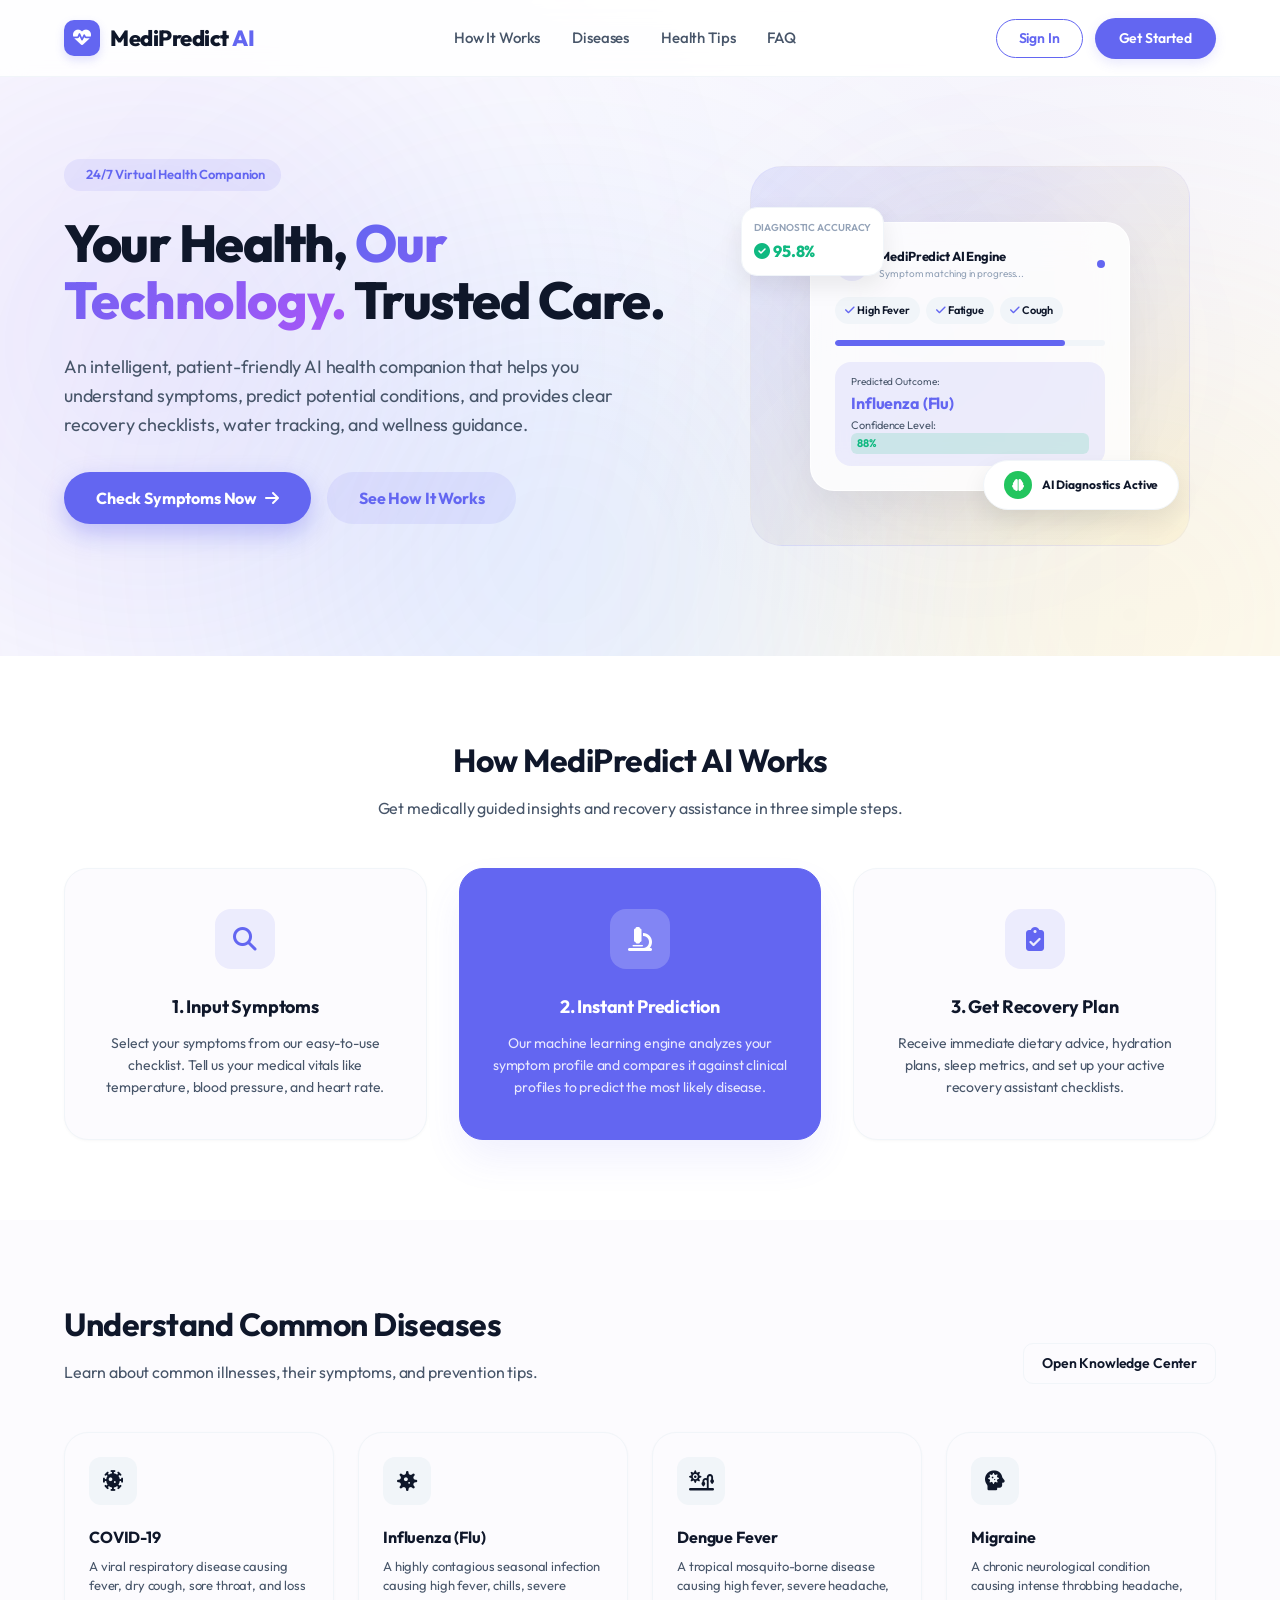
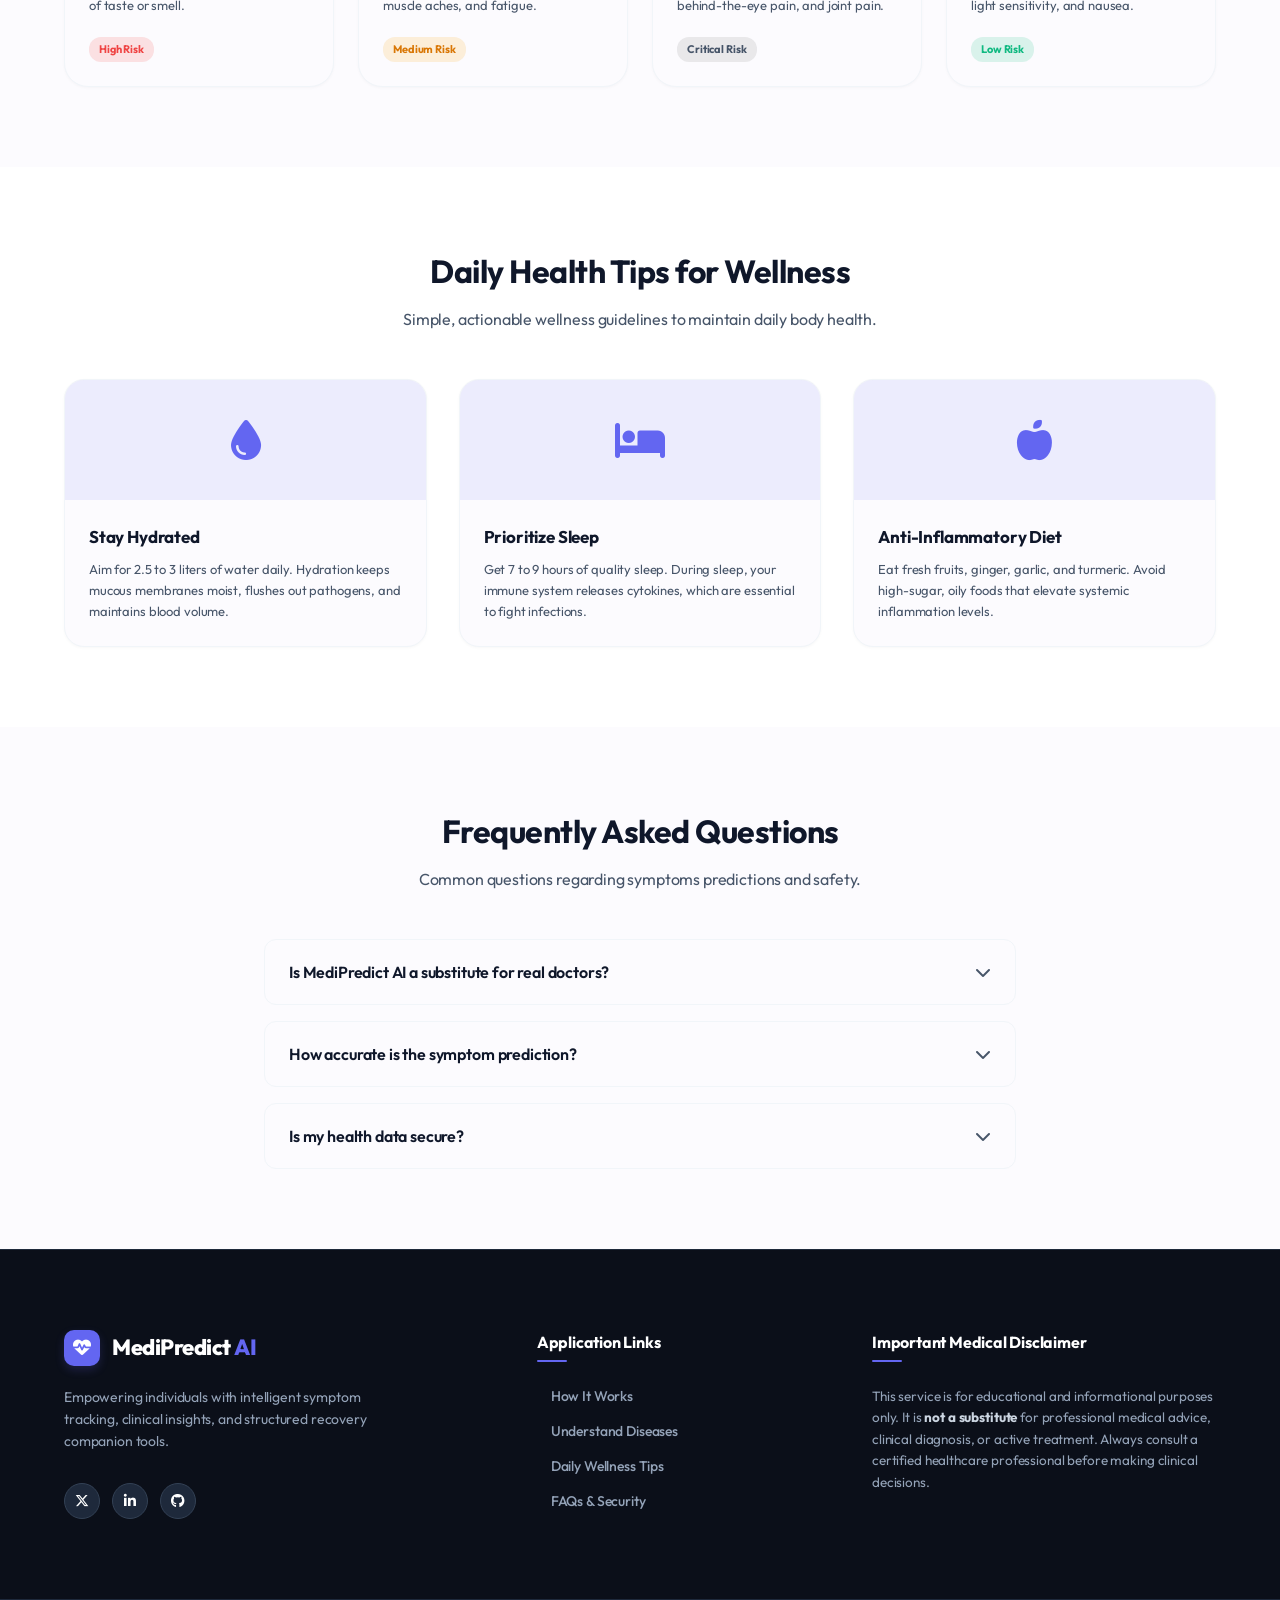
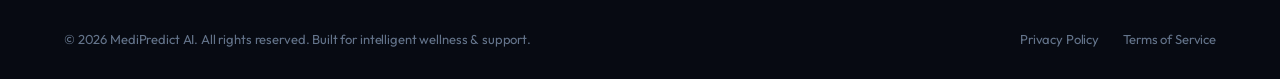
==== commit 8ca96b4d: "impove all file" ====
--- a/frontend/index.html
+++ b/frontend/index.html
@@ -35,8 +35,8 @@
                 <a href="#faq" style="font-weight: 500;">FAQ</a>
             </nav>
             <div class="nav-cta">
-                <a href="login.html" class="btn-outline" style="border-radius: 50px; border-color: var(--text-primary); padding: 8px 22px;">Sign In</a>
-                <a href="login.html?mode=register" class="btn-primary" style="border-radius: 50px; background: #0f172a; border: none; padding: 10px 24px; box-shadow: none;">Get Started</a>
+                <a href="login.html" class="btn-outline" style="border-radius: 50px; border-color: var(--primary); color: var(--primary); padding: 8px 22px;">Sign In</a>
+                <a href="login.html?mode=register" class="btn-primary" style="border-radius: 50px; background: var(--primary); border: none; padding: 10px 24px; color: white;" >Get Started</a>
             </div>
         </div>
     </header>
@@ -50,18 +50,10 @@
                 <p style="font-size: 18px; color: var(--text-secondary); line-height: 1.6; margin-bottom: 32px; font-weight: 400;">An intelligent, patient-friendly AI health companion that helps you understand symptoms, predict potential conditions, and provides clear recovery checklists, water tracking, and wellness guidance.</p>
                 <div class="hero-actions" style="margin-bottom: 32px;">
                     <a href="dashboard.html" class="btn-primary btn-lg" style="border-radius: 50px; padding: 14px 32px; background: var(--primary); font-weight: 700; box-shadow: 0 10px 25px rgba(99, 102, 241, 0.35);">Check Symptoms Now <i class="fa-solid fa-arrow-right"></i></a>
-                    <a href="#how-it-works" class="btn-secondary btn-lg" style="border-radius: 50px; padding: 14px 32px; font-weight: 700; background: var(--border-color); color: var(--text-primary);">See How It Works</a>
+                    <a href="#how-it-works" class="btn-secondary btn-lg" style="border-radius: 50px; padding: 14px 32px; font-weight: 700; background: var(--primary-light); color: var(--primary);">See How It Works</a>
                 </div>
                 
-                <!-- User Avatar list widget -->
-                <div class="patient-avatars" style="display: flex; align-items: center; gap: 12px; margin-top: 40px; border-top: 1.5px solid var(--border-color); padding-top: 24px;">
-                    <div class="avatar-group" style="display: flex; margin-left: 10px;">
-                        <img src="https://images.unsplash.com/photo-1534528741775-53994a69daeb?auto=format&fit=crop&w=100&q=80" style="width:38px; height:38px; border-radius:50%; border:2px solid white; object-fit:cover; margin-right: -10px;">
-                        <img src="https://images.unsplash.com/photo-1507003211169-0a1dd7228f2d?auto=format&fit=crop&w=100&q=80" style="width:38px; height:38px; border-radius:50%; border:2px solid white; object-fit:cover; margin-right: -10px;">
-                        <img src="https://images.unsplash.com/photo-1494790108377-be9c29b29330?auto=format&fit=crop&w=100&q=80" style="width:38px; height:38px; border-radius:50%; border:2px solid white; object-fit:cover;">
-                    </div>
-                    <span style="font-size: 14px; color: var(--text-secondary); font-weight: 500; margin-left:12px;">More than <strong>1,000+ patients</strong> completed active recovery checklists this week.</span>
-                </div>
+
             </div>
             
             <div class="hero-visual">
@@ -99,14 +91,14 @@
                     
                     <!-- Floating badge widget -->
                     <div class="floating-mock-badge" style="position: absolute; bottom: 35px; right: 10px; background: white; border-radius: 50px; padding: 10px 20px; box-shadow: 0 10px 25px rgba(0, 0, 0, 0.08); display: flex; align-items: center; gap: 10px; border: 1.5px solid var(--border-color); z-index: 3; animation: hoverWidget 4s infinite ease-in-out;">
-                        <div style="width: 28px; height: 28px; border-radius: 50%; background: #22c55e; color: white; display: flex; align-items: center; justify-content: center; font-size: 12px;"><i class="fa-solid fa-phone"></i></div>
-                        <span style="font-size: 12px; font-weight: 700; color: #0f172a;">Connecting to AI...</span>
+                        <div style="width: 28px; height: 28px; border-radius: 50%; background: #22c55e; color: white; display: flex; align-items: center; justify-content: center; font-size: 12px;"><i class="fa-solid fa-brain"></i></div>
+                        <span style="font-size: 12px; font-weight: 700; color: #0f172a;">AI Diagnostics Active</span>
                     </div>
 
                     <!-- Left side floating info widget -->
                     <div class="floating-mock-badge-left" style="position: absolute; top: 40px; left: -10px; background: white; border-radius: 16px; padding: 12px; box-shadow: 0 10px 25px rgba(0, 0, 0, 0.08); border: 1.5px solid var(--border-color); z-index: 3; display: flex; flex-direction: column; gap: 4px; animation: hoverWidgetLeft 4s infinite ease-in-out; animation-delay: -2s;">
-                        <span style="font-size: 10px; color: var(--text-muted); font-weight: 600; text-transform: uppercase;">Recovery Index</span>
-                        <span style="font-size: 16px; font-weight: 800; color: #007b83;"><i class="fa-solid fa-chart-line"></i> 95.8%</span>
+                        <span style="font-size: 10px; color: var(--text-muted); font-weight: 600; text-transform: uppercase;">Diagnostic Accuracy</span>
+                        <span style="font-size: 16px; font-weight: 800; color: #10b981;"><i class="fa-solid fa-circle-check"></i> 95.8%</span>
                     </div>
                 </div>
             </div>
@@ -121,7 +113,7 @@
             
             <div class="steps-grid">
                 <div class="step-card">
-                    <div class="step-icon"><i class="fa-solid fa-magnifying-glass-lazy"></i></div>
+                    <div class="step-icon"><i class="fa-solid fa-magnifying-glass"></i></div>
                     <h3>1. Input Symptoms</h3>
                     <p>Select your symptoms from our easy-to-use checklist. Tell us your medical vitals like temperature, blood pressure, and heart rate.</p>
                 </div>
@@ -256,29 +248,46 @@
     </section>
 
     <!-- Footer -->
-    <footer class="footer" style="border-top: 1.5px solid var(--border-color); padding: 60px 0 30px 0; background: var(--bg-secondary);">
-        <div class="container" style="display: grid; grid-template-columns: repeat(auto-fit, minmax(250px, 1fr)); gap: 40px;">
-            <div class="footer-brand" style="display: flex; flex-direction: column; gap: 16px;">
-                <div class="logo" style="display: flex; align-items: center; gap: 10px;">
-                    <div class="logo-icon" style="background: var(--primary); width: 36px; height: 36px; border-radius: 10px; color: #ffffff; display: flex; align-items: center; justify-content: center; font-size: 18px;"><i class="fa-solid fa-heart-pulse"></i></div>
-                    <span style="font-weight: 700; font-size: 20px; color: var(--text-primary);">MediPredict AI</span>
-                </div>
-                <p style="font-size: 14px; color: var(--text-secondary); line-height: 1.6;">Empowering individuals to understand symptom patterns and wellness metrics with state-of-the-art AI assistance.</p>
-            </div>
-            <div class="footer-col" style="display: flex; flex-direction: column; gap: 12px;">
-                <h4 style="font-size: 15px; font-weight: 700; color: var(--text-primary);">Application Links</h4>
-                <a href="#how-it-works" style="font-size: 14px; color: var(--text-secondary); text-decoration: none; transition: color 0.2s; font-weight: 500;">How It Works</a>
-                <a href="#disease-awareness" style="font-size: 14px; color: var(--text-secondary); text-decoration: none; transition: color 0.2s; font-weight: 500;">Diseases</a>
-                <a href="#health-tips" style="font-size: 14px; color: var(--text-secondary); text-decoration: none; transition: color 0.2s; font-weight: 500;">Health Tips</a>
-                <a href="#faq" style="font-size: 14px; color: var(--text-secondary); text-decoration: none; transition: color 0.2s; font-weight: 500;">FAQ</a>
-            </div>
-            <div class="footer-col" style="display: flex; flex-direction: column; gap: 12px;">
-                <h4 style="font-size: 15px; font-weight: 700; color: var(--text-primary);">Important Disclaimer</h4>
-                <p style="font-size: 12px; color: var(--text-secondary); line-height: 1.6;">This service is for educational and informational purposes only. It is not a substitute for professional medical advice, clinical diagnosis, or treatment. Always seek the advice of your physician or other qualified health provider with any questions you may have regarding a medical condition.</p>
-            </div>
-        </div>
-        <div style="border-top: 1px solid var(--border-color); padding-top: 24px; text-align: center; margin-top: 40px;">
-            <p style="font-size: 13px; color: var(--text-muted);">&copy; 2026 MediPredict AI. All rights reserved. Educational wellness application.</p>
+    <!-- Footer -->
+    <footer class="main-footer">
+        <div class="container footer-grid">
+            <div class="footer-brand-section">
+                <div class="logo">
+                    <div class="logo-icon"><i class="fa-solid fa-heart-pulse"></i></div>
+                    <span class="logo-text">MediPredict <span class="accent">AI</span></span>
+                </div>
+                <p class="brand-tagline">Empowering individuals with intelligent symptom tracking, clinical insights, and structured recovery companion tools.</p>
+                <div class="social-links">
+                    <a href="#" class="social-btn" title="Twitter"><i class="fa-brands fa-x-twitter"></i></a>
+                    <a href="#" class="social-btn" title="LinkedIn"><i class="fa-brands fa-linkedin-in"></i></a>
+                    <a href="#" class="social-btn" title="GitHub"><i class="fa-brands fa-github"></i></a>
+                </div>
+            </div>
+            
+            <div class="footer-links-section">
+                <h4 class="footer-title">Application Links</h4>
+                <nav class="footer-links">
+                    <a href="#how-it-works"><i class="fa-solid fa-chevron-right link-arrow"></i> How It Works</a>
+                    <a href="#disease-awareness"><i class="fa-solid fa-chevron-right link-arrow"></i> Understand Diseases</a>
+                    <a href="#health-tips"><i class="fa-solid fa-chevron-right link-arrow"></i> Daily Wellness Tips</a>
+                    <a href="#faq"><i class="fa-solid fa-chevron-right link-arrow"></i> FAQs & Security</a>
+                </nav>
+            </div>
+            
+            <div class="footer-disclaimer-section">
+                <h4 class="footer-title">Important Medical Disclaimer</h4>
+                <p class="disclaimer-text">This service is for educational and informational purposes only. It is <strong>not a substitute</strong> for professional medical advice, clinical diagnosis, or active treatment. Always consult a certified healthcare professional before making clinical decisions.</p>
+            </div>
+        </div>
+        
+        <div class="footer-bottom">
+            <div class="container bottom-container">
+                <p class="copyright">&copy; 2026 MediPredict AI. All rights reserved. Built for intelligent wellness & support.</p>
+                <div class="bottom-links">
+                    <a href="#">Privacy Policy</a>
+                    <a href="#">Terms of Service</a>
+                </div>
+            </div>
         </div>
     </footer>
 
--- a/frontend/css/landing.css
+++ b/frontend/css/landing.css
@@ -71,6 +71,11 @@
     }
 }
 
+html, body {
+    overflow-x: hidden;
+    width: 100%;
+}
+
 body {
     background-color: var(--bg-primary);
     color: var(--text-primary);
@@ -793,7 +798,7 @@
         gap: 40px;
     }
     .hero-visual {
-        order: -1;
+        order: 1;
     }
     .steps-grid, .tips-grid {
         grid-template-columns: 1fr;
@@ -841,3 +846,246 @@
     50% { width: 90%; }
     100% { width: 15%; }
 }
+
+/* --- PREMIUM DARK FOOTER STYLING --- */
+.main-footer {
+    background-color: #0b0f19;
+    color: #cbd5e1;
+    padding: 80px 0 0 0;
+    border-top: 1px solid #1e293b;
+    font-size: 14px;
+}
+
+.footer-grid {
+    display: grid;
+    grid-template-columns: 1.2fr 0.8fr 1fr;
+    gap: 60px;
+    padding-bottom: 50px;
+}
+
+@media (max-width: 992px) {
+    .footer-grid {
+        grid-template-columns: 1fr;
+        gap: 40px;
+    }
+}
+
+.footer-brand-section {
+    display: flex;
+    flex-direction: column;
+    gap: 20px;
+}
+
+.footer-brand-section .logo {
+    display: flex;
+    align-items: center;
+    gap: 12px;
+}
+
+.footer-brand-section .logo-text {
+    font-size: 22px;
+    font-weight: 800;
+    color: #ffffff;
+    letter-spacing: -0.5px;
+}
+
+.footer-brand-section .logo-text .accent {
+    color: var(--primary);
+}
+
+.brand-tagline {
+    color: #94a3b8;
+    line-height: 1.6;
+    max-width: 320px;
+}
+
+.social-links {
+    display: flex;
+    gap: 12px;
+    margin-top: 10px;
+}
+
+.social-btn {
+    width: 36px;
+    height: 36px;
+    border-radius: 50%;
+    background-color: #1e293b;
+    color: #ffffff;
+    display: flex;
+    align-items: center;
+    justify-content: center;
+    text-decoration: none;
+    transition: all 0.3s ease;
+    border: 1px solid #334155;
+}
+
+.social-btn:hover {
+    background-color: var(--primary);
+    border-color: var(--primary);
+    transform: translateY(-3px);
+}
+
+.footer-links-section {
+    display: flex;
+    flex-direction: column;
+    gap: 24px;
+}
+
+.footer-title {
+    color: #ffffff;
+    font-size: 16px;
+    font-weight: 700;
+    letter-spacing: -0.2px;
+    position: relative;
+    padding-bottom: 8px;
+}
+
+.footer-title::after {
+    content: '';
+    position: absolute;
+    left: 0;
+    bottom: 0;
+    width: 30px;
+    height: 2px;
+    background-color: var(--primary);
+    border-radius: 2px;
+}
+
+.footer-links {
+    display: flex;
+    flex-direction: column;
+    gap: 14px;
+}
+
+.footer-links a {
+    color: #94a3b8;
+    text-decoration: none;
+    transition: all 0.2s ease;
+    display: inline-flex;
+    align-items: center;
+    gap: 8px;
+    font-weight: 500;
+}
+
+.footer-links a:hover {
+    color: #ffffff;
+    padding-left: 6px;
+}
+
+.link-arrow {
+    font-size: 10px;
+    opacity: 0;
+    transition: all 0.2s ease;
+}
+
+.footer-links a:hover .link-arrow {
+    opacity: 1;
+    color: var(--primary);
+}
+
+.footer-disclaimer-section {
+    display: flex;
+    flex-direction: column;
+    gap: 24px;
+}
+
+.disclaimer-text {
+    color: #94a3b8;
+    font-size: 13.5px;
+    line-height: 1.6;
+    margin: 0;
+}
+
+.disclaimer-text strong {
+    color: #cbd5e1;
+}
+
+.footer-bottom {
+    border-top: 1px solid #1e293b;
+    padding: 30px 0;
+    margin-top: 30px;
+    background-color: #070a12;
+}
+
+.bottom-container {
+    display: flex;
+    justify-content: space-between;
+    align-items: center;
+    flex-wrap: wrap;
+    gap: 20px;
+}
+
+@media (max-width: 768px) {
+    .bottom-container {
+        flex-direction: column;
+        text-align: center;
+    }
+}
+
+.copyright {
+    color: #64748b;
+    font-size: 13px;
+    margin: 0;
+}
+
+.bottom-links {
+    display: flex;
+    gap: 24px;
+}
+
+.bottom-links a {
+    color: #64748b;
+    text-decoration: none;
+    font-size: 13px;
+    transition: color 0.2s ease;
+}
+
+.bottom-links a:hover {
+    color: #cbd5e1;
+}
+
+/* Responsive enhancements for very small screens */
+@media (max-width: 480px) {
+    .nav-container {
+        padding: 0 12px;
+        height: 64px;
+    }
+    .logo span {
+        font-size: 16px !important;
+    }
+    .nav-cta .btn-primary {
+        display: none !important;
+    }
+    .nav-cta .btn-outline {
+        padding: 6px 12px !important;
+        font-size: 12px !important;
+        border-radius: 50px !important;
+    }
+    .hero-actions {
+        flex-direction: column;
+        align-items: stretch;
+        gap: 12px;
+    }
+    .hero-actions a {
+        text-align: center;
+        padding: 12px 20px !important;
+        font-size: 14px !important;
+        width: 100% !important;
+    }
+    .hero-content h1 {
+        font-size: 32px !important;
+    }
+    .hero-content p {
+        font-size: 15px !important;
+        margin-bottom: 24px !important;
+    }
+    .hero-stats {
+        flex-direction: column;
+        gap: 20px;
+        align-items: flex-start;
+    }
+    .step-card, .tip-card, .disease-card {
+        padding: 20px !important;
+    }
+}
+
